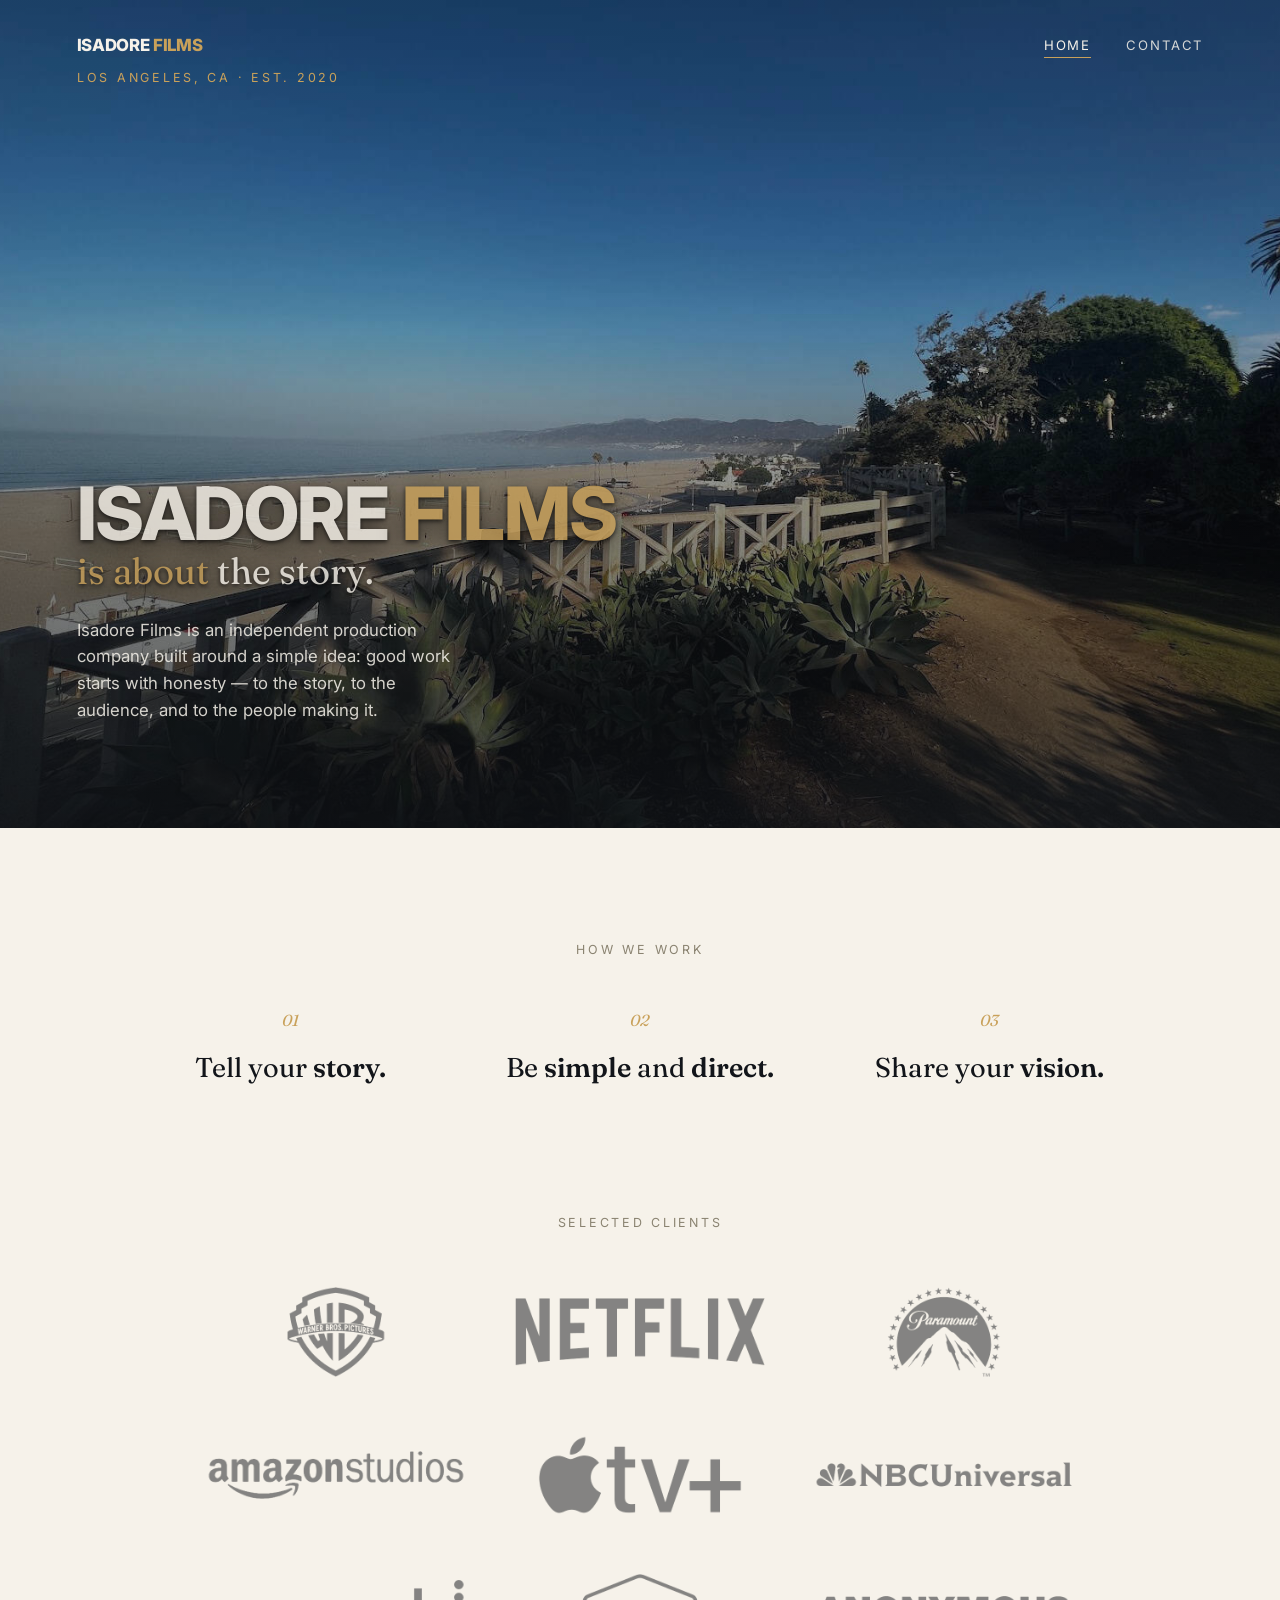
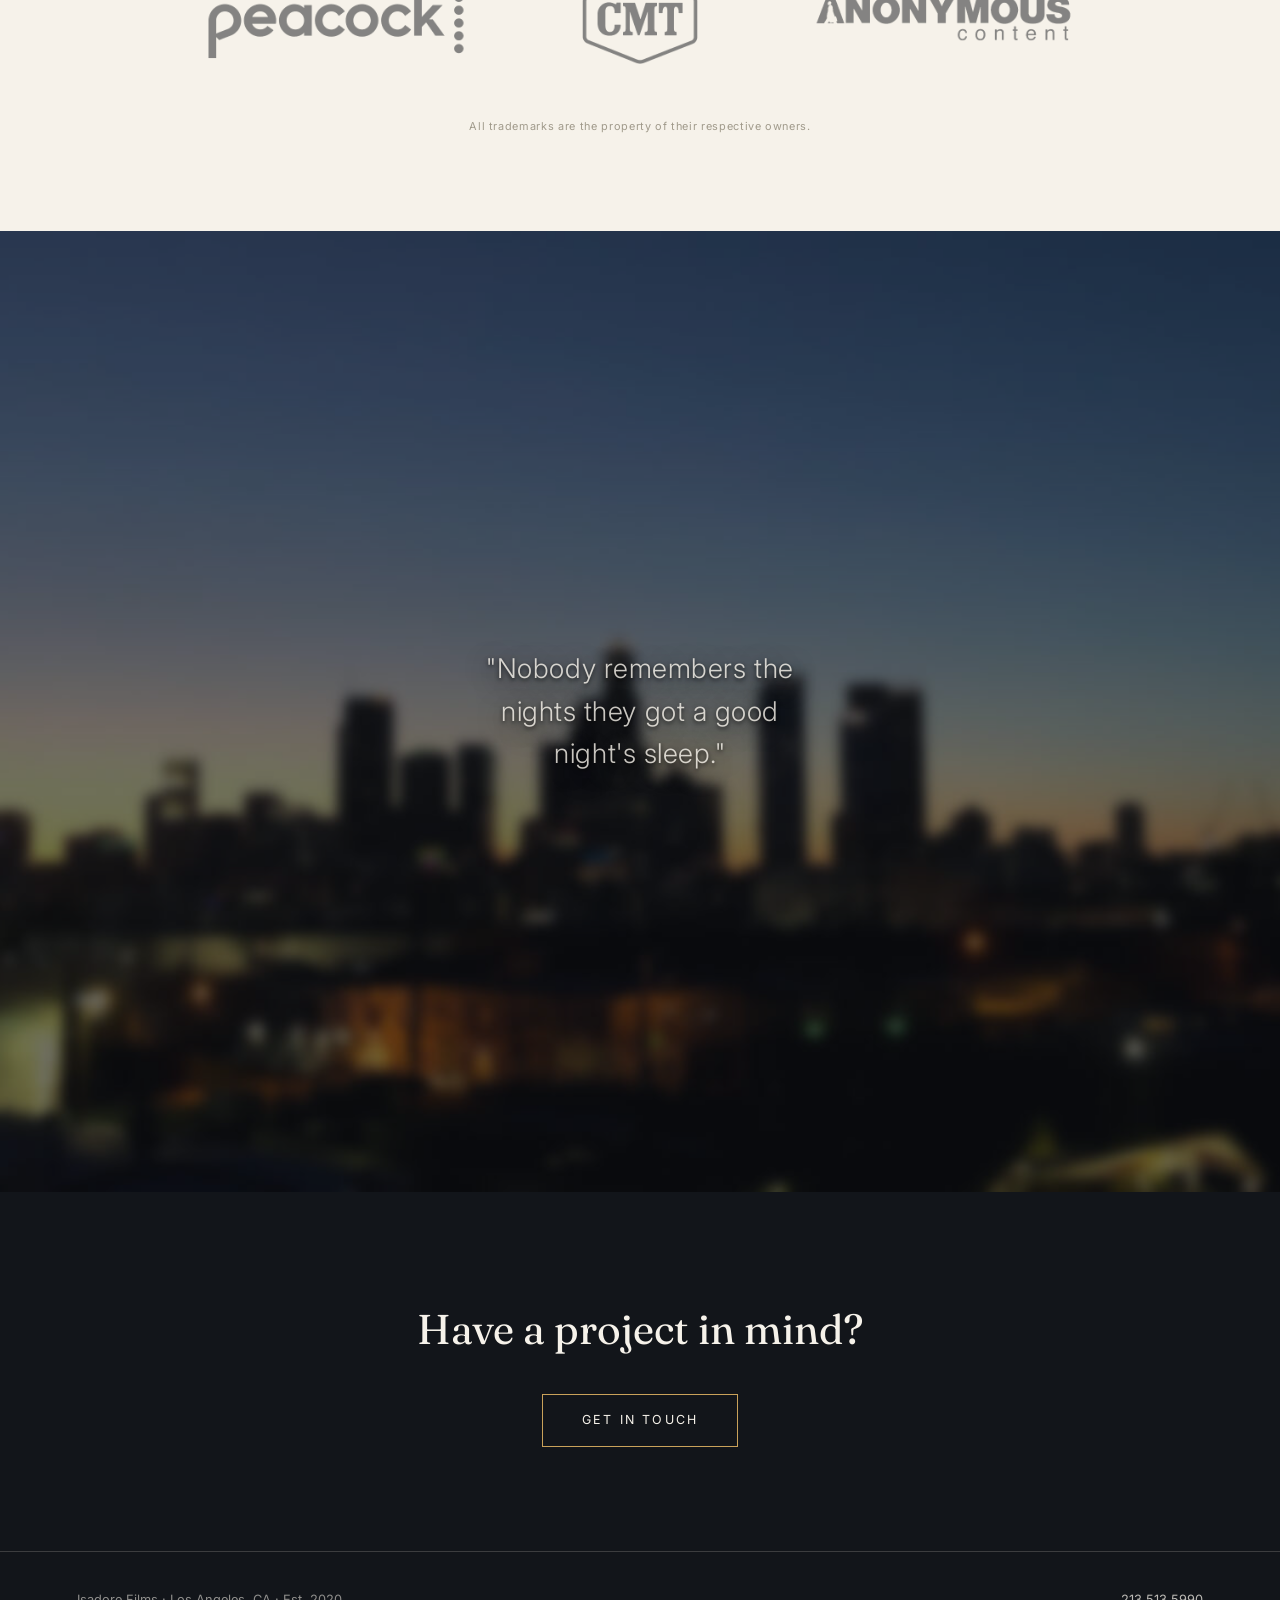
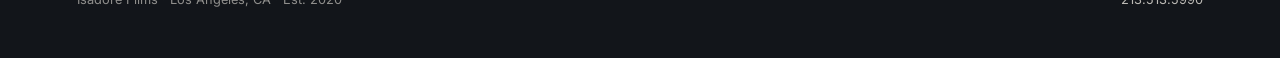
==== index.html @ 6932e047 "Add files via upload" ====
<!doctype html>
<html lang="en">
<head>
<meta charset="UTF-8">
<meta name="viewport" content="width=device-width, initial-scale=1.0">
<title>Isadore Films — Los Angeles</title>
<meta name="description" content="Isadore Films is a Los Angeles production company. It's about the story. It's about the truth.">
<link rel="icon" href="favicon.ico" sizes="any">
<link rel="icon" href="favicon.svg" type="image/svg+xml">
<link rel="apple-touch-icon" href="apple-touch-icon.png">
<link rel="stylesheet" href="styles.css">
</head>
<body>

<header class="site-header">
  <div class="brand">
    <a href="./" class="logo">
      <span class="word">Isadore <b>Films</b></span>
    </a>
    <p class="eyebrow">Los Angeles, CA · Est. 2020</p>
  </div>
  <nav class="primary">
    <ul>
      <li><a href="./" class="active">Home</a></li>
      <li><a href="contact.html">Contact</a></li>
    </ul>
  </nav>
</header>

<section class="hero" style="background-image:url('images/beach.jpg');">
  <div class="hero-inner">
    <p class="hero-logo"><span class="word">Isadore <b>Films</b></span></p>
    <h1><span class="accent">is about</span> the story.</h1>
    <p class="sub">Isadore Films is an independent production company built around a simple idea: good work starts with honesty — to the story, to the audience, and to the people making it.</p>
  </div>
</section>

<section class="philosophy">
  <p class="kicker">How we work</p>
  <div class="tenets">
    <div class="tenet">
      <span class="num">01</span>
      <p>Tell your <b>story.</b></p>
    </div>
    <div class="tenet">
      <span class="num">02</span>
      <p>Be <b>simple</b> and <b>direct.</b></p>
    </div>
    <div class="tenet">
      <span class="num">03</span>
      <p>Share your <b>vision.</b></p>
    </div>
  </div>
</section>

<section class="clients">
  <p class="kicker">Selected clients</p>
  <ul class="client-grid">
    <li><img src="images/logos/warner-bros.png" alt="Warner Bros." loading="lazy"></li>
    <li><img src="images/logos/netflix.png" alt="Netflix" loading="lazy"></li>
    <li><img src="images/logos/paramount.png" alt="Paramount" loading="lazy"></li>
    <li><img src="images/logos/amazon-studios.png" alt="Amazon Studios" loading="lazy"></li>
    <li><img src="images/logos/apple-tv.png" alt="Apple TV+" loading="lazy"></li>
    <li><img src="images/logos/nbcuniversal.png" alt="NBCUniversal" loading="lazy"></li>
    <li><img src="images/logos/peacock.png" alt="Peacock" loading="lazy"></li>
    <li><img src="images/logos/cmt.png" alt="CMT" loading="lazy"></li>
    <li><img src="images/logos/anonymous-content.png" alt="Anonymous Content" loading="lazy"></li>
  </ul>
  <p class="client-note">All trademarks are the property of their respective owners.</p>
</section>

<section class="band" style="background-image:url('images/skyline.jpg');">
  <blockquote>"Nobody remembers the nights they got a good night's sleep."</blockquote>
</section>

<section class="cta">
  <h2>Have a project in mind?</h2>
  <a href="contact.html" class="btn">Get in touch</a>
</section>

<footer>
  <span>Isadore Films · Los Angeles, CA · Est. 2020</span>
  <span><a href="tel:+12135135990">213.513.5990</a></span>
</footer>


<!-- Cloudflare Web Analytics -->
<script type="module" src="https://static.cloudflareinsights.com/beacon.min.js" data-cf-beacon='{"token": "da4c46cee6a64100b28957f412d45aaa"}'></script>
<!-- End Cloudflare Web Analytics -->

</body>
</html>
---- styles.css ----
/* Isadore Films — shared stylesheet */

@import url('https://fonts.googleapis.com/css2?family=Fraunces:ital,opsz,wght@0,9..144,300;0,9..144,400;0,9..144,500;0,9..144,600;1,9..144,400&family=Inter:wght@300;400;500;600;800&display=swap');

:root{
  --ink:#12151a;
  --ink-soft:#1c2029;
  --paper:#f6f2ea;
  --paper-dim:#eae4d8;
  --gold:#c9a15a;
  --line: rgba(246,242,234,0.18);
  --serif:'Fraunces', Georgia, serif;
  --sans:'Inter', -apple-system, BlinkMacSystemFont, 'Segoe UI', sans-serif;
}

*{box-sizing:border-box; margin:0; padding:0;}

html{scroll-behavior:smooth;}

body{
  font-family:var(--sans);
  background:var(--paper);
  color:var(--ink);
  line-height:1.6;
  -webkit-font-smoothing:antialiased;
}

img{max-width:100%; display:block;}

a{color:inherit; text-decoration:none;}

.wrap{
  max-width:1100px;
  margin:0 auto;
  padding:0 6vw;
}

/* ---------- Header ---------- */

.site-header{
  position:absolute;
  top:0; left:0; right:0;
  z-index:20;
  padding:2rem 6vw;
  display:flex;
  align-items:flex-start;
  justify-content:space-between;
}

.site-header.is-light{
  position:relative;
  background:var(--ink);
}

.logo{
  display:flex;
  align-items:center;
  font-family:var(--sans);
  font-weight:800;
  font-size:1.05rem;
  letter-spacing:-.02em;
  text-transform:uppercase;
  color:var(--paper);
}

.logo .word b{
  font-weight:800;
  color:var(--gold);
}

nav.primary ul{
  list-style:none;
  display:flex;
  gap:2.2rem;
}

nav.primary a{
  font-size:.82rem;
  letter-spacing:.14em;
  text-transform:uppercase;
  color:var(--paper);
  opacity:.85;
  transition:opacity .2s ease;
}

nav.primary a:hover, nav.primary a.active{ opacity:1; }
nav.primary a.active{ border-bottom:1px solid var(--gold); padding-bottom:4px; }

/* ---------- Hero ---------- */

.hero{
  position:relative;
  min-height:92vh;
  display:flex;
  align-items:flex-end;
  color:var(--paper);
  background-size:cover;
  background-position:center;
  isolation:isolate;
}

.hero::before{
  content:"";
  position:absolute; inset:0;
  background:
    linear-gradient(180deg, rgba(18,21,26,.28) 0%, rgba(18,21,26,.10) 40%, rgba(18,21,26,.72) 100%);
  z-index:-1;
}

.hero-inner{
  padding:0 6vw 6.5rem;
  max-width:820px;
}

.eyebrow{
  font-size:.78rem;
  letter-spacing:.22em;
  text-transform:uppercase;
  color:var(--gold);
  margin-bottom:1.4rem;
}

/* Hero wordmark — same lockup as the header logo, at hero scale */
.hero-logo{
  font-family:var(--sans);
  font-weight:800;
  font-size:clamp(2.4rem, 6vw, 4.6rem);
  letter-spacing:-.02em;
  line-height:1.05;
  text-transform:uppercase;
  color:var(--paper);
  opacity:.8;
  text-shadow:0 2px 4px rgba(0,0,0,.85), 0 6px 24px rgba(0,0,0,.7);
}

.hero-logo b{
  font-weight:800;
  color:var(--gold);
}

/* Logo + location stacked at the top of the page */
.brand{
  display:flex;
  flex-direction:column;
}

.site-header .eyebrow{
  margin-top:.55rem;
  margin-bottom:0;
}

.hero h1{
  font-family:var(--serif);
  font-weight:400;
  font-size:clamp(1.2rem, 3vw, 2.3rem);
  line-height:1.05;
  opacity:.8;
  text-shadow:0 2px 4px rgba(0,0,0,.85), 0 6px 24px rgba(0,0,0,.7);
}

.hero h1 .accent{
  color:var(--gold);
}

.hero .sub{
  margin-top:1.6rem;
  font-size:1.05rem;
  max-width:36ch;
  color:rgba(246,242,234,.85);
}

.scroll-cue{
  position:absolute;
  bottom:2.4rem; left:6vw;
  height:42px;
  display:flex;
  align-items:flex-start;
}

.scroll-line{
  display:block;
  width:1px;
  height:100%;
  background:linear-gradient(to bottom, var(--gold), rgba(246,242,234,0));
  transform-origin:top;
  animation:scrollDraw 2.4s ease-in-out infinite;
}

@keyframes scrollDraw{
  0%{ transform:scaleY(0); opacity:0; }
  35%{ transform:scaleY(1); opacity:1; }
  75%{ transform:scaleY(1); opacity:.4; }
  100%{ transform:scaleY(0); opacity:0; }
}

@media (prefers-reduced-motion: reduce){
  .scroll-line{ animation:none; opacity:.6; transform:scaleY(1); }
}

/* ---------- Philosophy ---------- */

.philosophy{
  padding:7rem 6vw;
  background:var(--paper);
}

.philosophy .kicker{
  font-size:.78rem;
  letter-spacing:.22em;
  text-transform:uppercase;
  color:#8a8371;
  margin-bottom:3rem;
  text-align:center;
}

.tenets{
  display:grid;
  grid-template-columns:repeat(3,1fr);
  gap:3rem;
  max-width:1000px;
  margin:0 auto;
}

.tenet{
  text-align:center;
  padding:0 1rem;
}

.tenet .num{
  font-family:var(--serif);
  font-style:italic;
  color:var(--gold);
  font-size:1rem;
  margin-bottom:1rem;
  display:block;
}

.tenet p{
  font-family:var(--serif);
  font-size:1.7rem;
  line-height:1.3;
}

.tenet b{ font-weight:600; }

/* ---------- Clients ---------- */

.clients{
  padding:1rem 6vw 6rem;
  background:var(--paper);
}

.clients .kicker{
  font-size:.78rem;
  letter-spacing:.22em;
  text-transform:uppercase;
  color:#8a8371;
  margin-bottom:3rem;
  text-align:center;
}

.client-grid{
  list-style:none;
  display:grid;
  grid-template-columns:repeat(3, 1fr);
  gap:2.6rem 2rem;
  max-width:880px;
  margin:0 auto;
  align-items:center;
}

.client-grid li{
  display:flex;
  align-items:center;
  justify-content:center;
}

.client-grid img{
  max-width:100%;
  height:auto;
  opacity:.5;
  transition:opacity .25s ease;
}

.client-grid img:hover{ opacity:.95; }

.client-note{
  max-width:1000px;
  margin:3rem auto 0;
  text-align:center;
  font-size:.68rem;
  letter-spacing:.06em;
  color:#a09a8b;
}

@media (max-width: 560px){
  .client-grid{ grid-template-columns:repeat(2, 1fr); gap:2.4rem 1.6rem; }
}

/* ---------- Quote / cinematic band ---------- */

.band{
  position:relative;
  /* Box takes the photo's own 1161x871 ratio, so "cover" fills edge to edge
     without cropping and without letterbox bars — full width, whole image. */
  aspect-ratio:1161 / 871;
  width:100%;
  min-height:340px;
  display:flex;
  align-items:center;
  justify-content:center;
  background-size:cover;
  background-position:center;
  color:var(--paper);
  text-align:center;
  isolation:isolate;
}

.band::before{
  content:"";
  position:absolute; inset:0;
  background:rgba(15,17,22,.6);
  z-index:-1;
}

.band blockquote{
  font-family:var(--sans);
  font-style:normal;
  font-weight:300;
  font-size:clamp(1.25rem, 2.4vw, 1.7rem);
  letter-spacing:.02em;
  max-width:30ch;
  line-height:1.55;
  padding:0 6vw;
  opacity:.8;
  text-shadow:0 2px 4px rgba(0,0,0,.85), 0 6px 24px rgba(0,0,0,.7);
}

/* ---------- CTA ---------- */

.cta{
  padding:6.5rem 6vw;
  text-align:center;
  background:var(--ink);
  color:var(--paper);
}

.cta h2{
  font-family:var(--serif);
  font-weight:400;
  font-size:clamp(1.8rem,4vw,2.6rem);
  margin-bottom:2rem;
}

.btn{
  display:inline-block;
  border:1px solid var(--gold);
  color:var(--paper);
  padding:.95rem 2.4rem;
  font-size:.78rem;
  letter-spacing:.18em;
  text-transform:uppercase;
  transition:background .25s ease, color .25s ease;
}

.btn:hover{
  background:var(--gold);
  color:var(--ink);
}

/* ---------- Footer ---------- */

footer{
  background:var(--ink);
  color:rgba(246,242,234,.55);
  padding:2.4rem 6vw 3rem;
  font-size:.8rem;
  display:flex;
  flex-wrap:wrap;
  gap:1rem;
  justify-content:space-between;
  border-top:1px solid var(--line);
}

footer a{ color:rgba(246,242,234,.75); }
footer a:hover{ color:var(--gold); }

/* ---------- Contact page ---------- */

.page-head{
  background:var(--ink);
  color:var(--paper);
  padding:11rem 6vw 5rem;
}

.page-head .eyebrow{ color:var(--gold); }

.page-head h1{
  font-family:var(--serif);
  font-weight:400;
  font-size:clamp(2.2rem,5vw,3.4rem);
}

.contact-grid{
  max-width:1100px;
  margin:0 auto;
  padding:5rem 6vw 7rem;
  display:grid;
  grid-template-columns:1fr 1.3fr;
  gap:4rem;
}

.contact-info h3{
  font-family:var(--serif);
  font-weight:500;
  font-size:1.1rem;
  margin-bottom:1.2rem;
  color:#8a8371;
  text-transform:uppercase;
  letter-spacing:.1em;
  font-size:.78rem;
}

.contact-info .item{
  margin-bottom:2rem;
}

.contact-info .item a, .contact-info .item span{
  font-family:var(--serif);
  font-size:1.4rem;
}

.contact-info .item small{
  display:block;
  color:#8a8371;
  font-size:.78rem;
  letter-spacing:.08em;
  text-transform:uppercase;
  margin-bottom:.3rem;
}

form.contact-form label{
  display:block;
  font-size:.78rem;
  letter-spacing:.08em;
  text-transform:uppercase;
  color:#8a8371;
  margin-bottom:.5rem;
}

form.contact-form .field{
  margin-bottom:1.6rem;
}

form.contact-form input,
form.contact-form textarea{
  width:100%;
  border:none;
  border-bottom:1px solid #cfc7b4;
  background:transparent;
  padding:.7rem .1rem;
  font-family:var(--sans);
  font-size:1rem;
  color:var(--ink);
}

form.contact-form input:focus,
form.contact-form textarea:focus{
  outline:none;
  border-bottom-color:var(--gold);
}

form.contact-form textarea{ resize:vertical; min-height:110px; }

form.contact-form button{
  margin-top:1rem;
  border:1px solid var(--ink);
  background:var(--ink);
  color:var(--paper);
  padding:.9rem 2.2rem;
  font-size:.78rem;
  letter-spacing:.16em;
  text-transform:uppercase;
  cursor:pointer;
  transition:background .2s ease, color .2s ease;
}

form.contact-form button:hover{
  background:transparent;
  color:var(--ink);
}

.form-note{
  font-size:.78rem;
  color:#8a8371;
  margin-top:1rem;
}

/* ---------- Responsive ---------- */

@media (max-width: 760px){
  .tenets{ grid-template-columns:1fr; gap:2.4rem; }
  .contact-grid{ grid-template-columns:1fr; gap:3rem; padding-top:3.5rem; }
  nav.primary ul{ gap:1.3rem; }
  .site-header{ padding:1.4rem 6vw; }
  .page-head{ padding-top:8rem; }
}
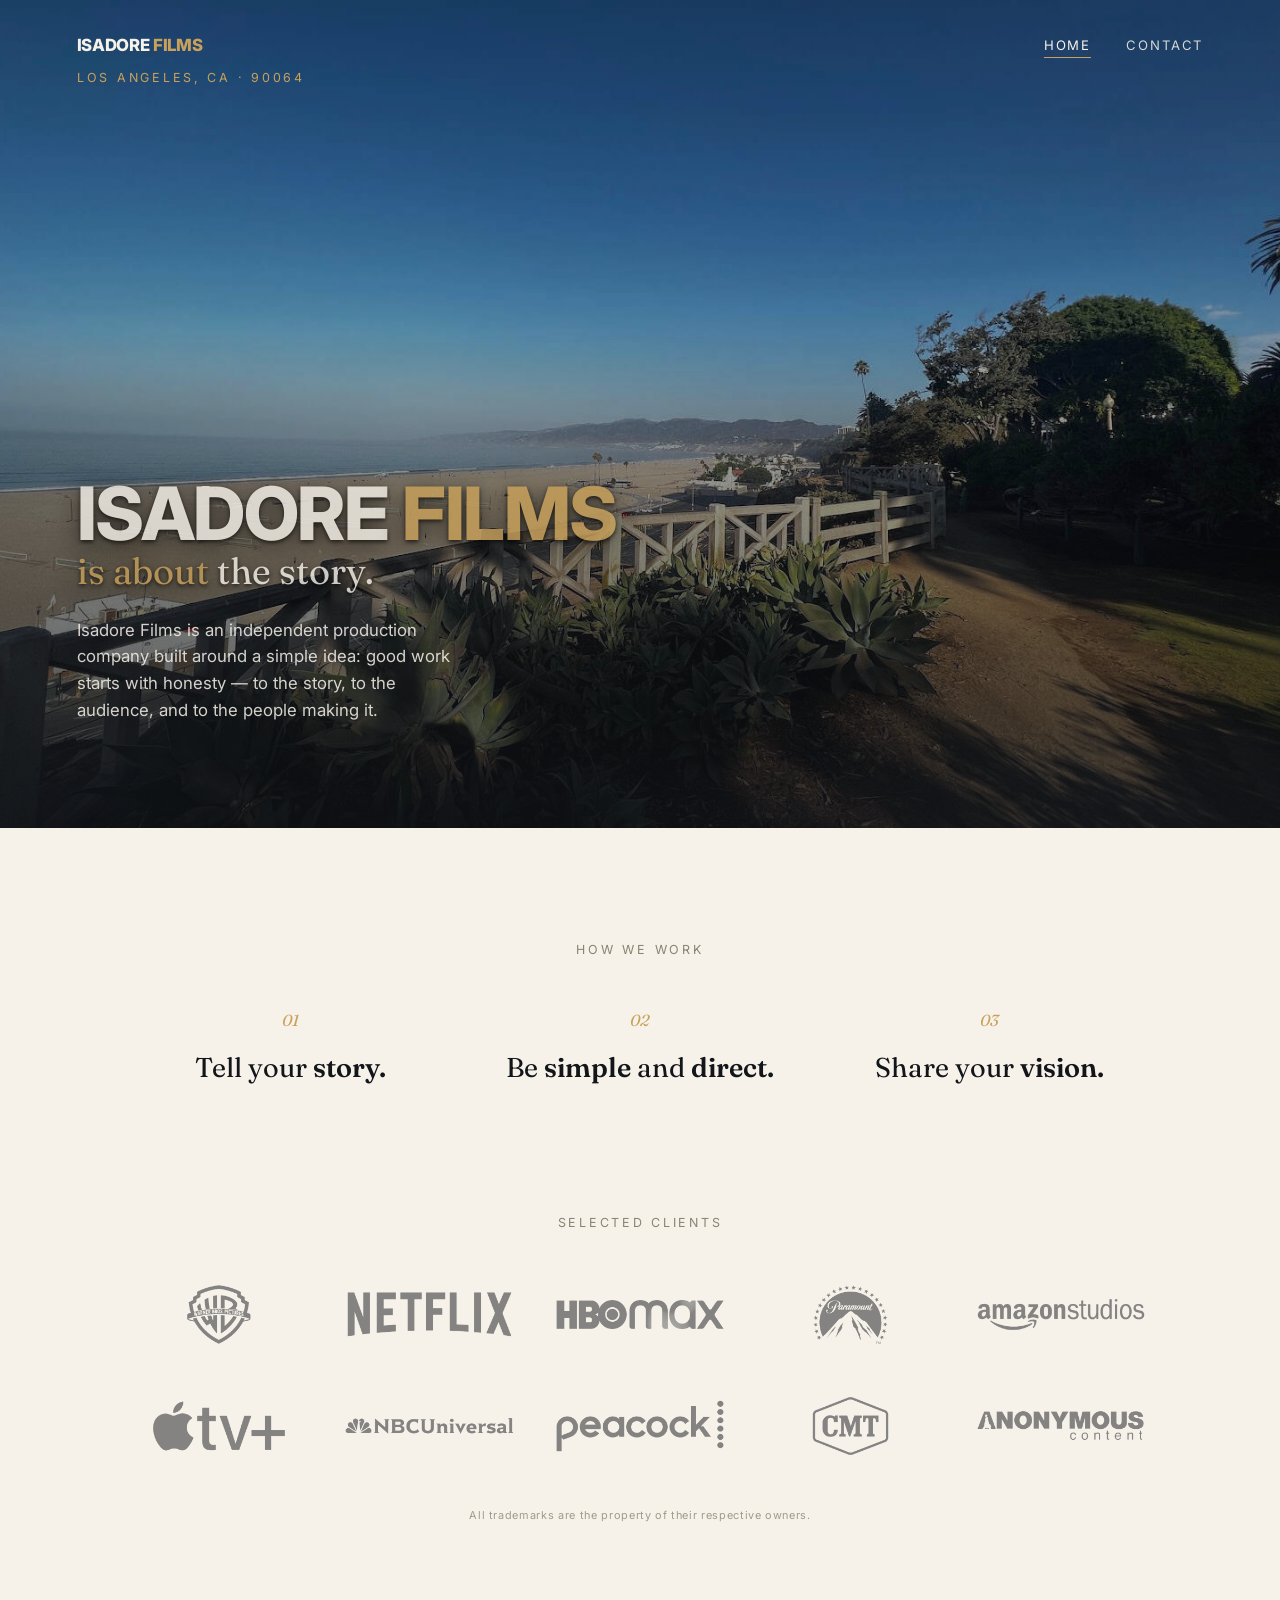
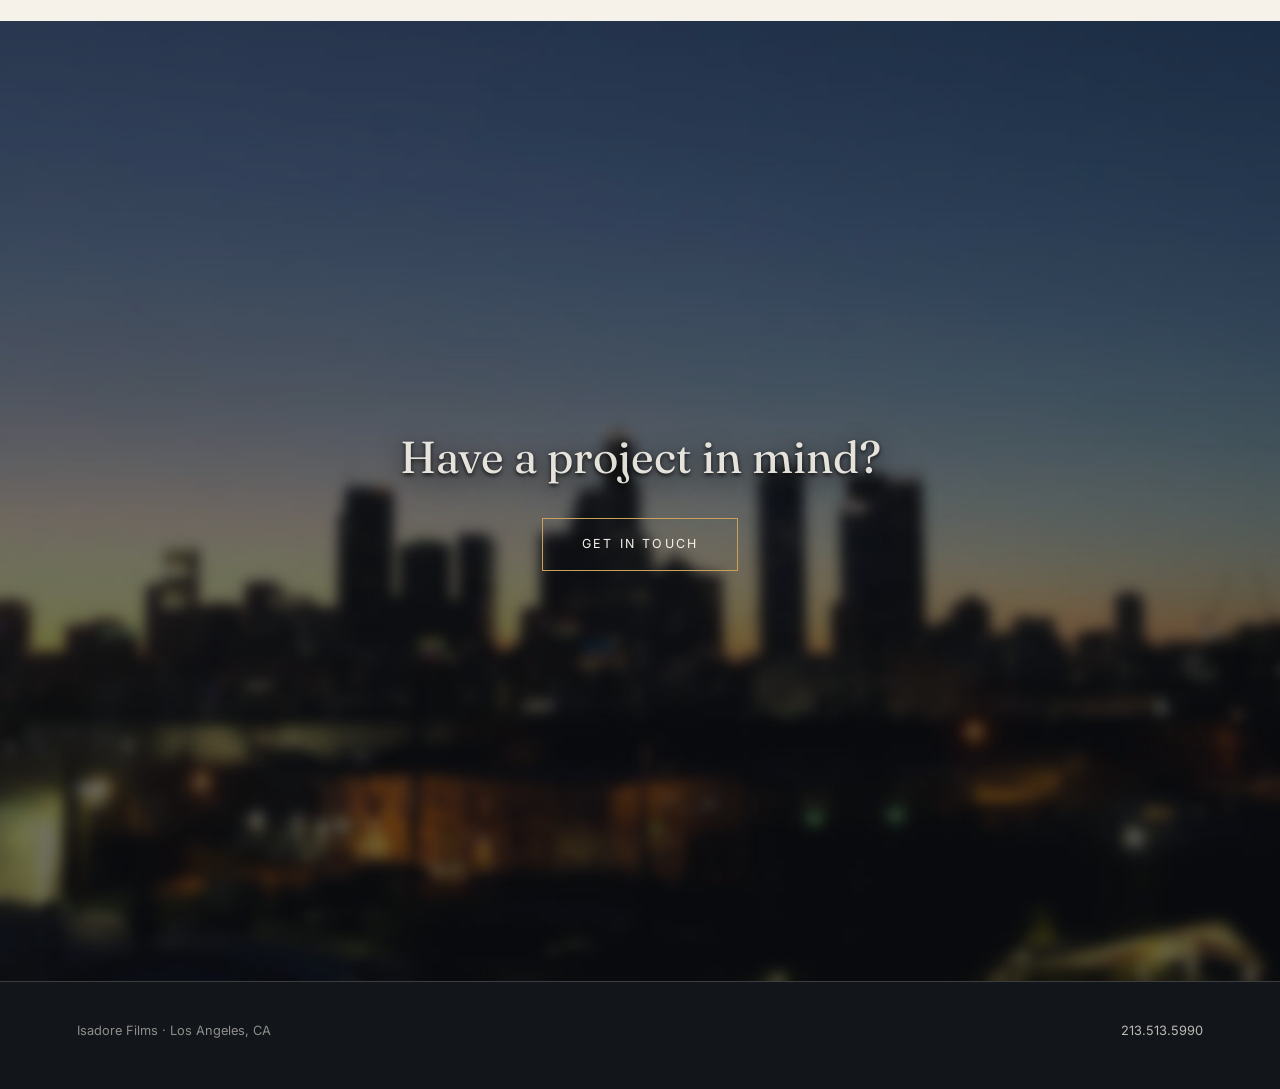
==== commit c818a91a: "Add files via upload" ====
--- a/index.html
+++ b/index.html
@@ -17,7 +17,7 @@
     <a href="./" class="logo">
       <span class="word">Isadore <b>Films</b></span>
     </a>
-    <p class="eyebrow">Los Angeles, CA · Est. 2020</p>
+    <p class="eyebrow">Los Angeles, CA · 90064</p>
   </div>
   <nav class="primary">
     <ul>
@@ -58,6 +58,7 @@
   <ul class="client-grid">
     <li><img src="images/logos/warner-bros.png" alt="Warner Bros." loading="lazy"></li>
     <li><img src="images/logos/netflix.png" alt="Netflix" loading="lazy"></li>
+    <li><img src="images/logos/hbo-max.png" alt="HBO Max" loading="lazy"></li>
     <li><img src="images/logos/paramount.png" alt="Paramount" loading="lazy"></li>
     <li><img src="images/logos/amazon-studios.png" alt="Amazon Studios" loading="lazy"></li>
     <li><img src="images/logos/apple-tv.png" alt="Apple TV+" loading="lazy"></li>
@@ -70,16 +71,14 @@
 </section>
 
 <section class="band" style="background-image:url('images/skyline.jpg');">
-  <blockquote>"Nobody remembers the nights they got a good night's sleep."</blockquote>
-</section>
-
-<section class="cta">
-  <h2>Have a project in mind?</h2>
-  <a href="contact.html" class="btn">Get in touch</a>
+  <div class="band-inner">
+    <h2>Have a project in mind?</h2>
+    <a href="contact.html" class="btn">Get in touch</a>
+  </div>
 </section>
 
 <footer>
-  <span>Isadore Films · Los Angeles, CA · Est. 2020</span>
+  <span>Isadore Films · Los Angeles, CA</span>
   <span><a href="tel:+12135135990">213.513.5990</a></span>
 </footer>
 
--- a/styles.css
+++ b/styles.css
@@ -259,20 +259,28 @@
   text-align:center;
 }
 
+/* Flex rather than grid so a leftover row centers instead of
+   hanging off to the left when the logo count changes. */
 .client-grid{
   list-style:none;
-  display:grid;
-  grid-template-columns:repeat(3, 1fr);
-  gap:2.6rem 2rem;
-  max-width:880px;
+  display:flex;
+  flex-wrap:wrap;
+  justify-content:center;
+  align-items:center;
+  gap:2.8rem 2rem;
+  max-width:1020px;
   margin:0 auto;
-  align-items:center;
 }
 
 .client-grid li{
+  flex:0 0 calc(20% - 1.6rem);
   display:flex;
   align-items:center;
   justify-content:center;
+}
+
+@media (max-width: 900px){
+  .client-grid li{ flex-basis:calc(33.333% - 1.4rem); }
 }
 
 .client-grid img{
@@ -294,10 +302,11 @@
 }
 
 @media (max-width: 560px){
-  .client-grid{ grid-template-columns:repeat(2, 1fr); gap:2.4rem 1.6rem; }
-}
-
-/* ---------- Quote / cinematic band ---------- */
+  .client-grid{ gap:2.4rem 1.6rem; }
+  .client-grid li{ flex-basis:calc(50% - 0.8rem); }
+}
+
+/* ---------- Skyline band + call to action ---------- */
 
 .band{
   position:relative;
@@ -323,34 +332,24 @@
   z-index:-1;
 }
 
-.band blockquote{
-  font-family:var(--sans);
-  font-style:normal;
-  font-weight:300;
-  font-size:clamp(1.25rem, 2.4vw, 1.7rem);
-  letter-spacing:.02em;
-  max-width:30ch;
-  line-height:1.55;
+.band-inner{
   padding:0 6vw;
-  opacity:.8;
+  display:flex;
+  flex-direction:column;
+  align-items:center;
+  gap:2.2rem;
+}
+
+.band h2{
+  font-family:var(--serif);
+  font-weight:400;
+  font-size:clamp(1.8rem, 4vw, 2.8rem);
+  line-height:1.15;
+  opacity:.9;
   text-shadow:0 2px 4px rgba(0,0,0,.85), 0 6px 24px rgba(0,0,0,.7);
 }
 
-/* ---------- CTA ---------- */
-
-.cta{
-  padding:6.5rem 6vw;
-  text-align:center;
-  background:var(--ink);
-  color:var(--paper);
-}
-
-.cta h2{
-  font-family:var(--serif);
-  font-weight:400;
-  font-size:clamp(1.8rem,4vw,2.6rem);
-  margin-bottom:2rem;
-}
+/* ---------- CTA button ---------- */
 
 .btn{
   display:inline-block;
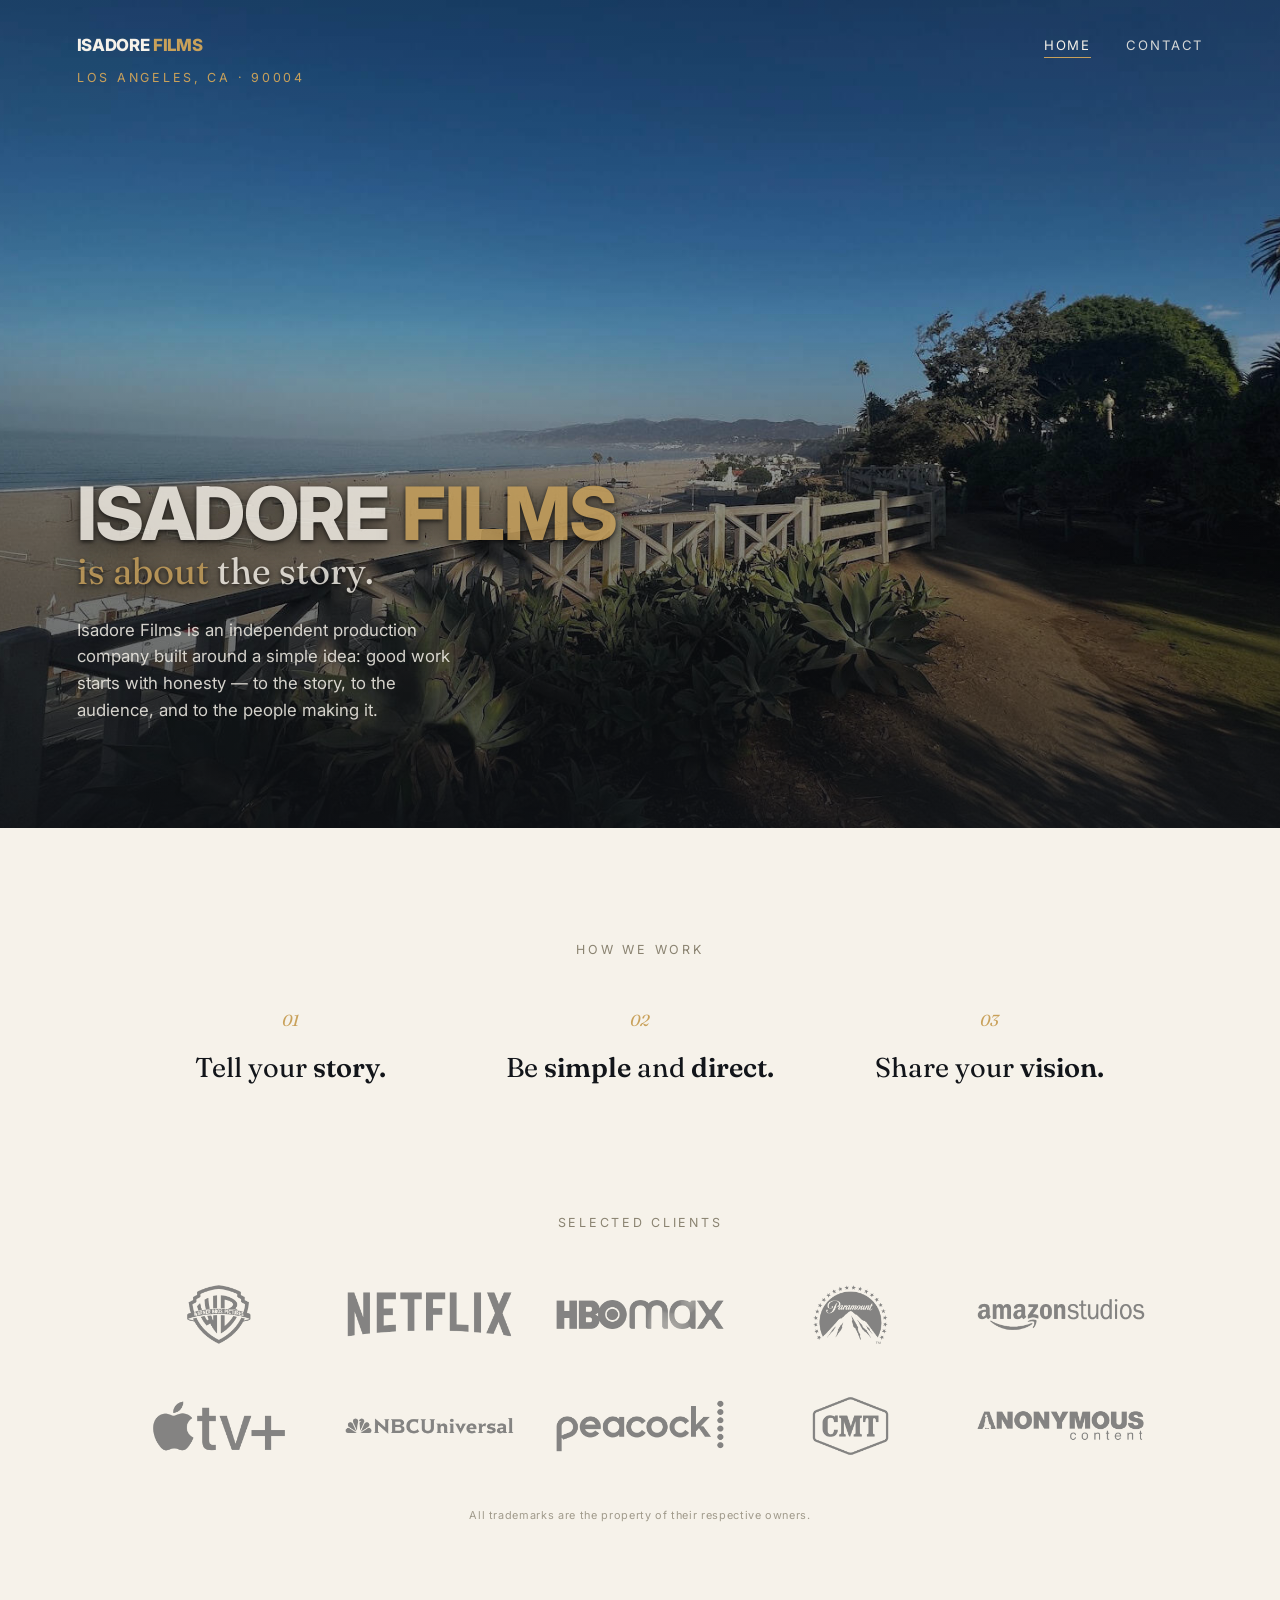
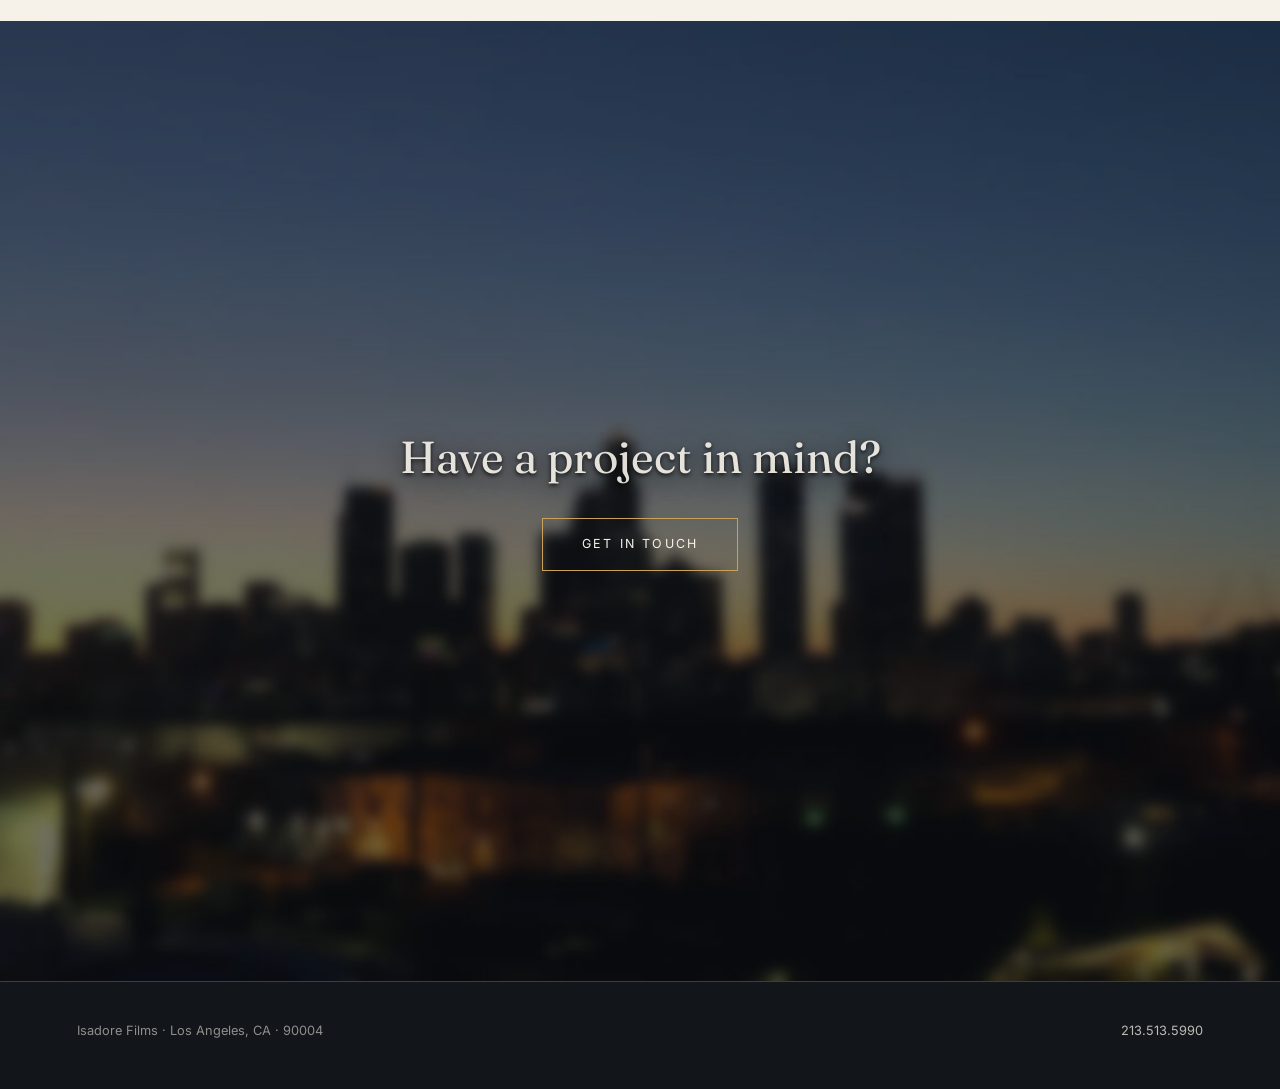
==== commit 0493389d: "Add files via upload" ====
--- a/index.html
+++ b/index.html
@@ -17,7 +17,7 @@
     <a href="./" class="logo">
       <span class="word">Isadore <b>Films</b></span>
     </a>
-    <p class="eyebrow">Los Angeles, CA · 90064</p>
+    <p class="eyebrow">Los Angeles, CA · 90004</p>
   </div>
   <nav class="primary">
     <ul>
@@ -78,7 +78,7 @@
 </section>
 
 <footer>
-  <span>Isadore Films · Los Angeles, CA</span>
+  <span>Isadore Films · Los Angeles, CA · 90004</span>
   <span><a href="tel:+12135135990">213.513.5990</a></span>
 </footer>
 
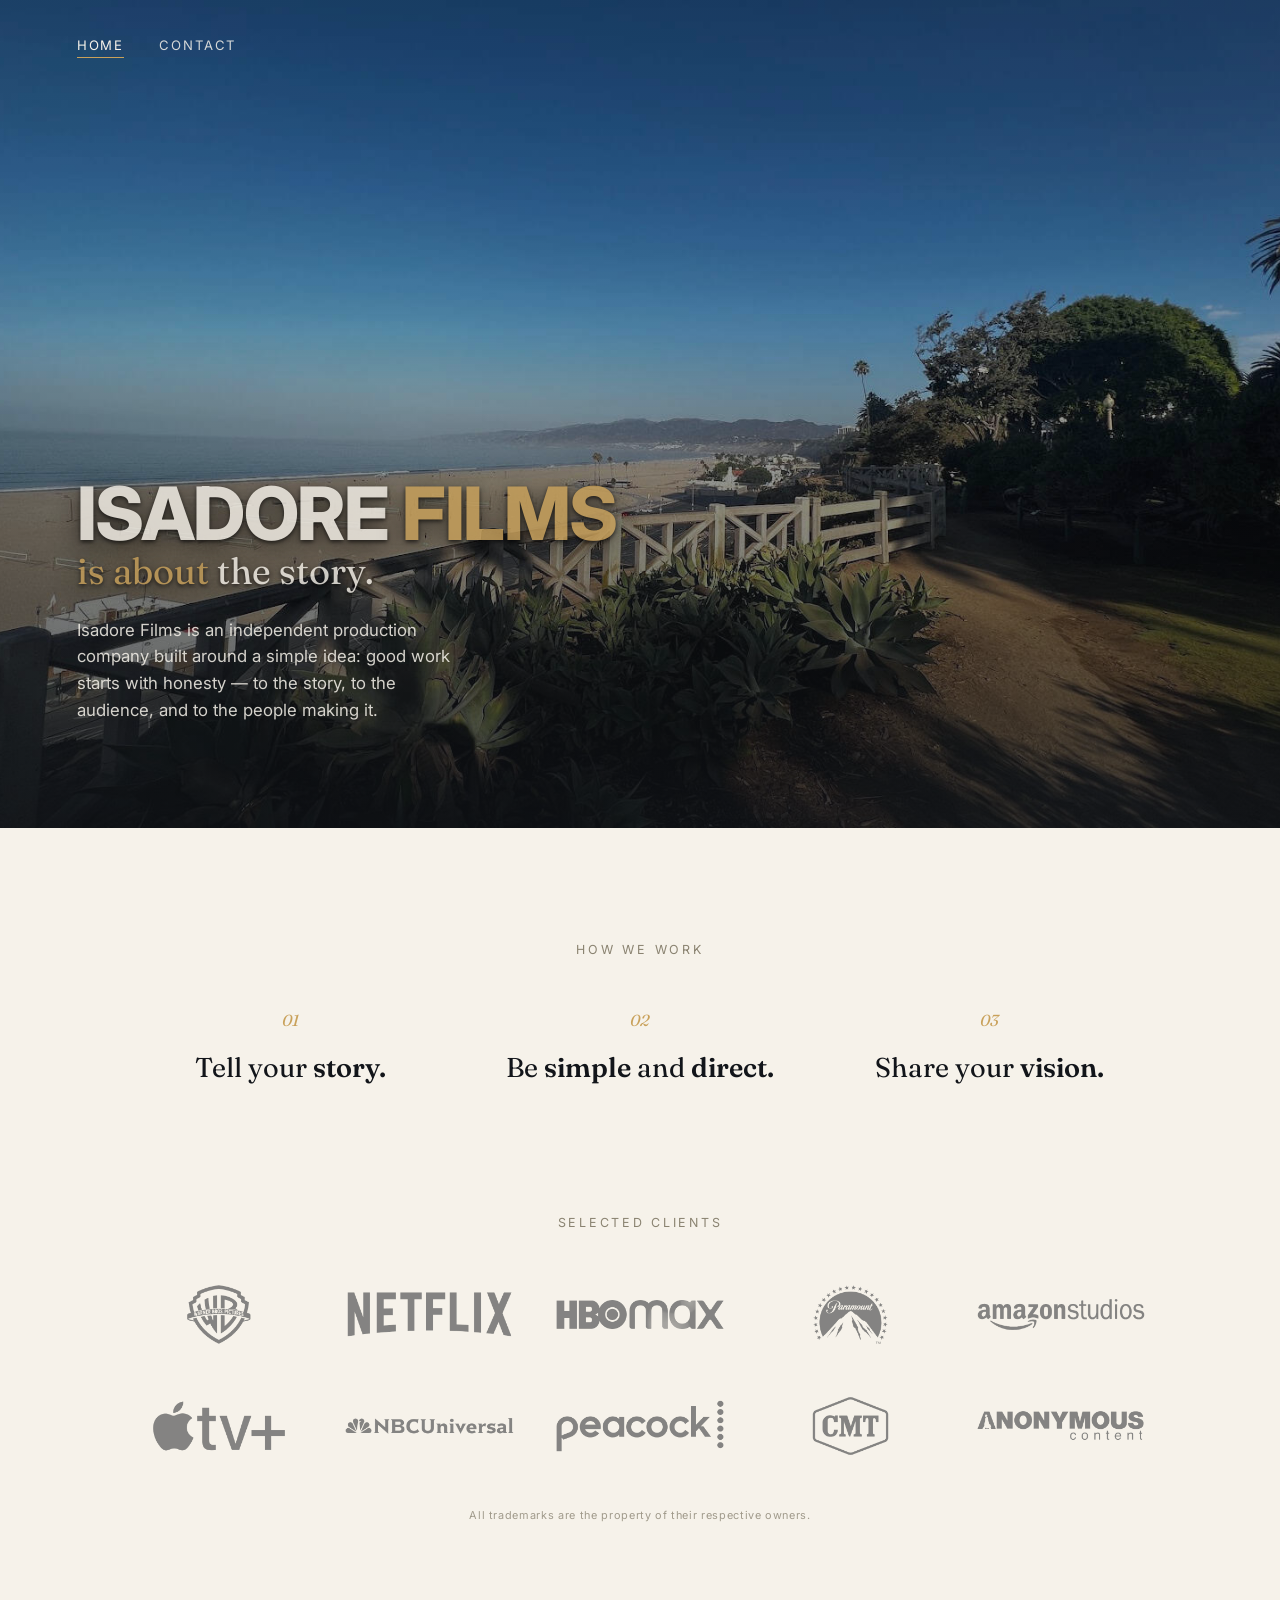
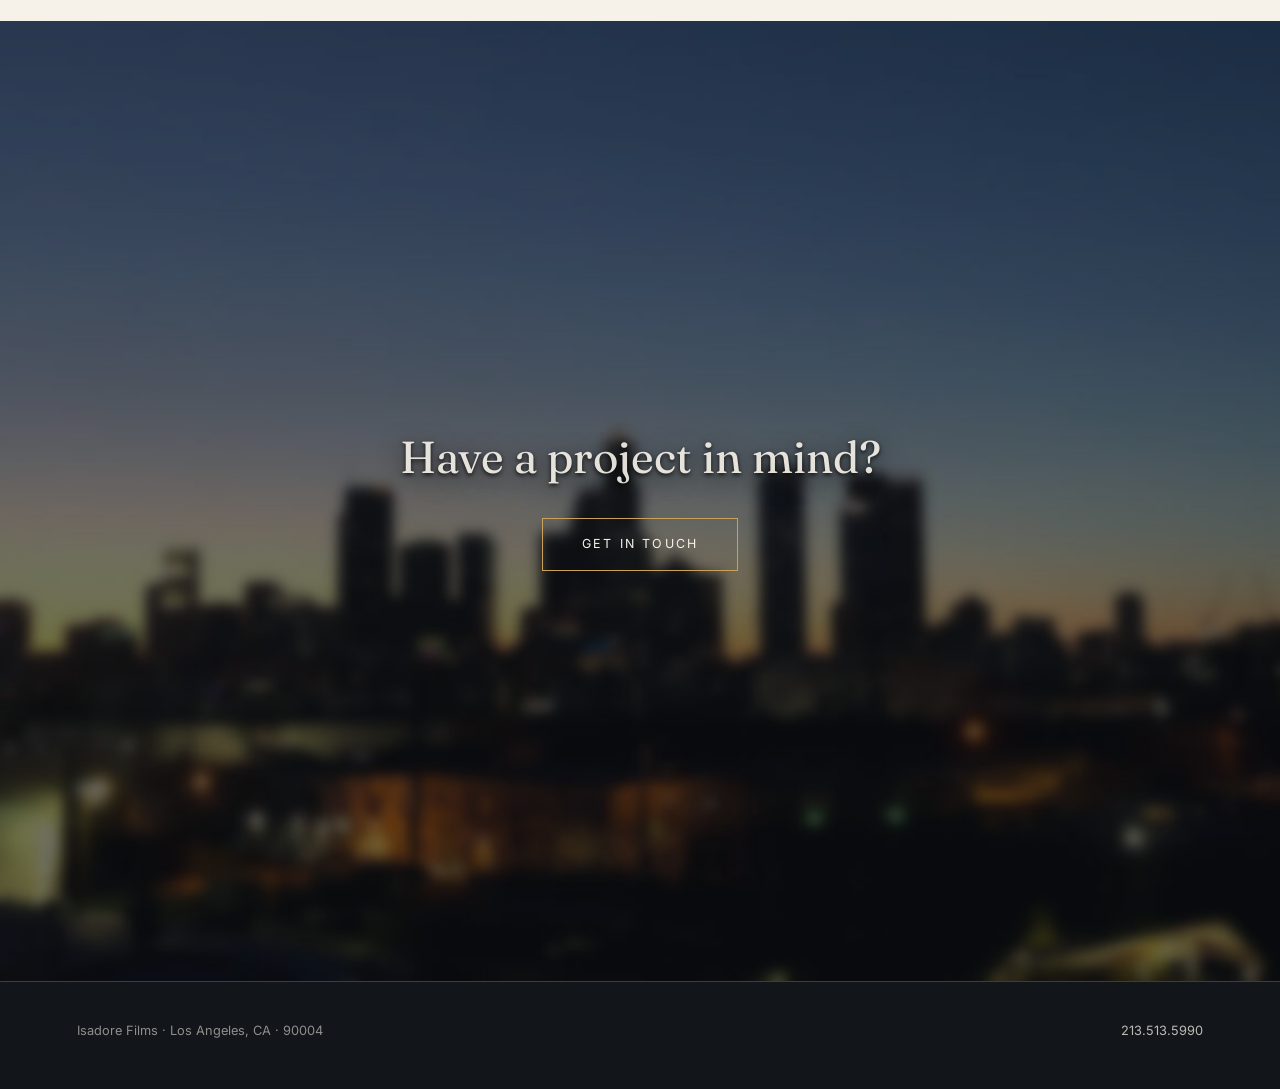
==== commit 7956bbfc: "Add files via upload" ====
--- a/index.html
+++ b/index.html
@@ -13,12 +13,6 @@
 <body>
 
 <header class="site-header">
-  <div class="brand">
-    <a href="./" class="logo">
-      <span class="word">Isadore <b>Films</b></span>
-    </a>
-    <p class="eyebrow">Los Angeles, CA · 90004</p>
-  </div>
   <nav class="primary">
     <ul>
       <li><a href="./" class="active">Home</a></li>
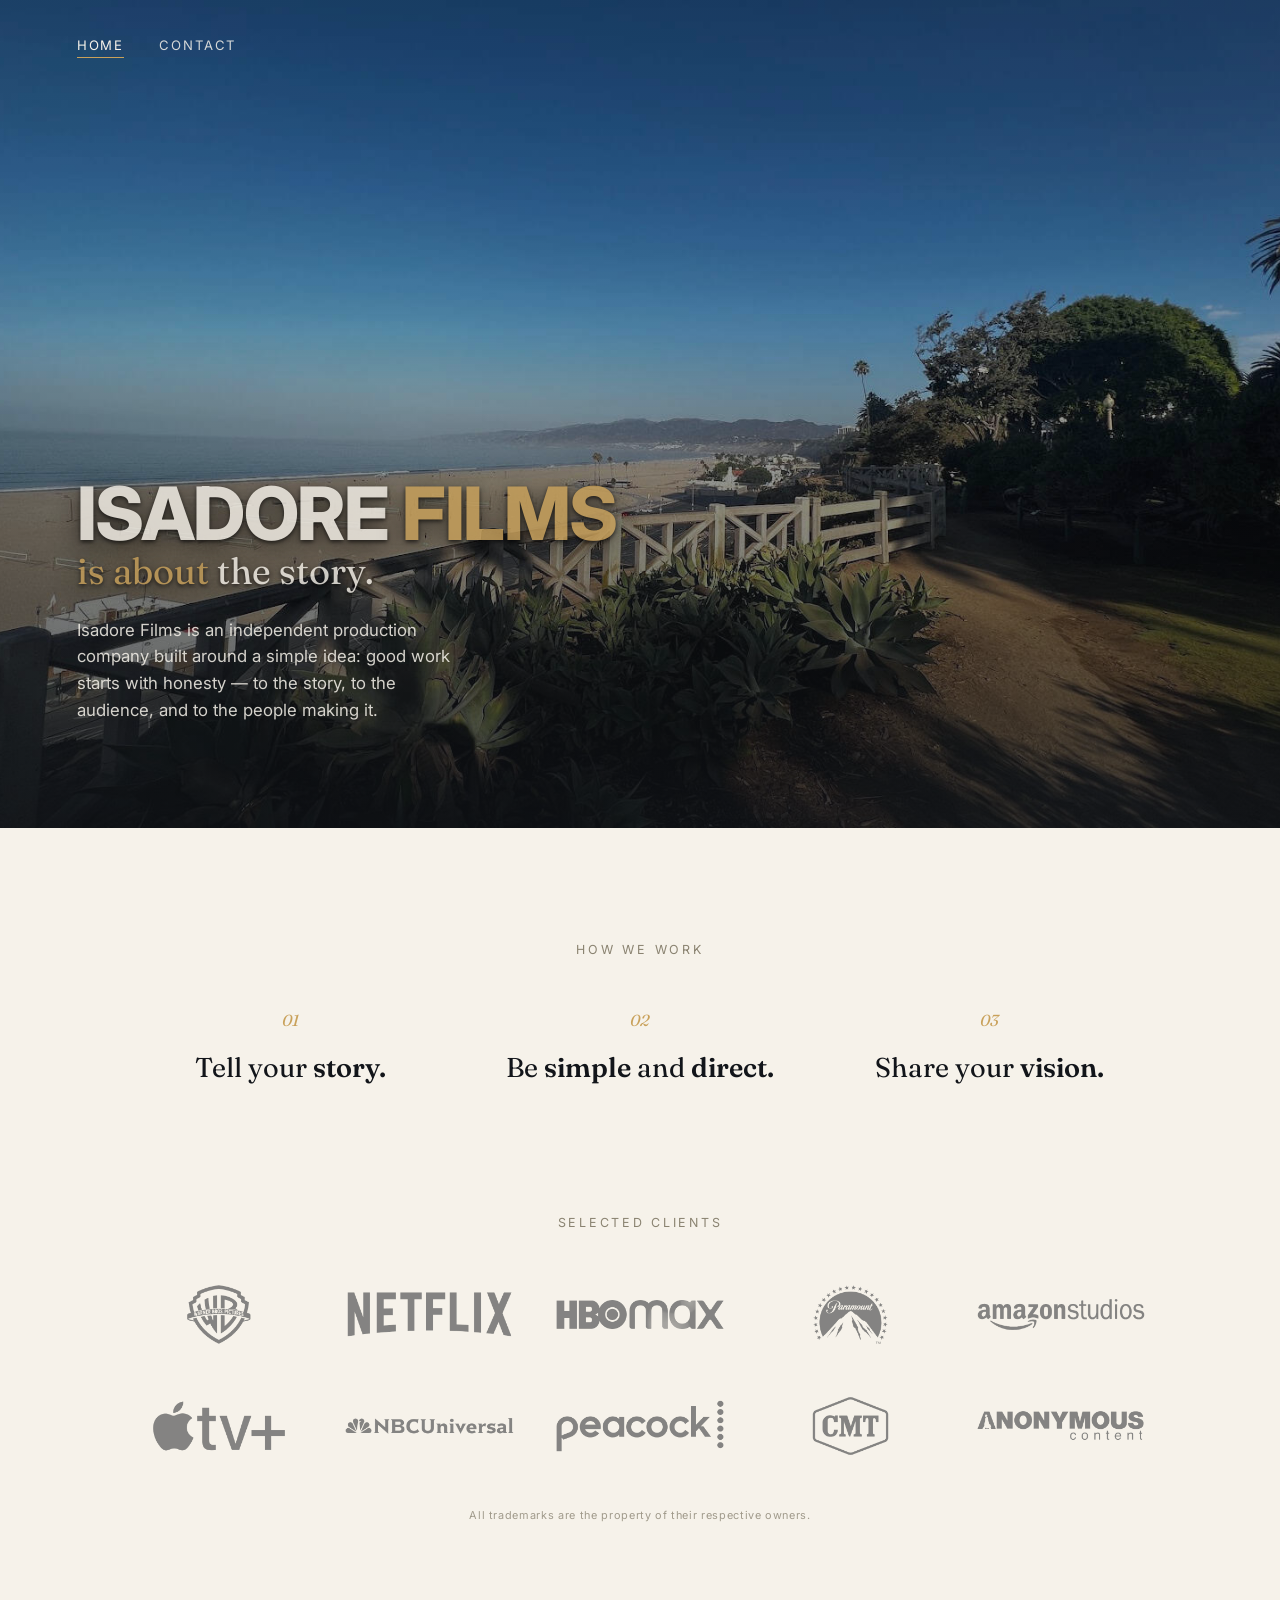
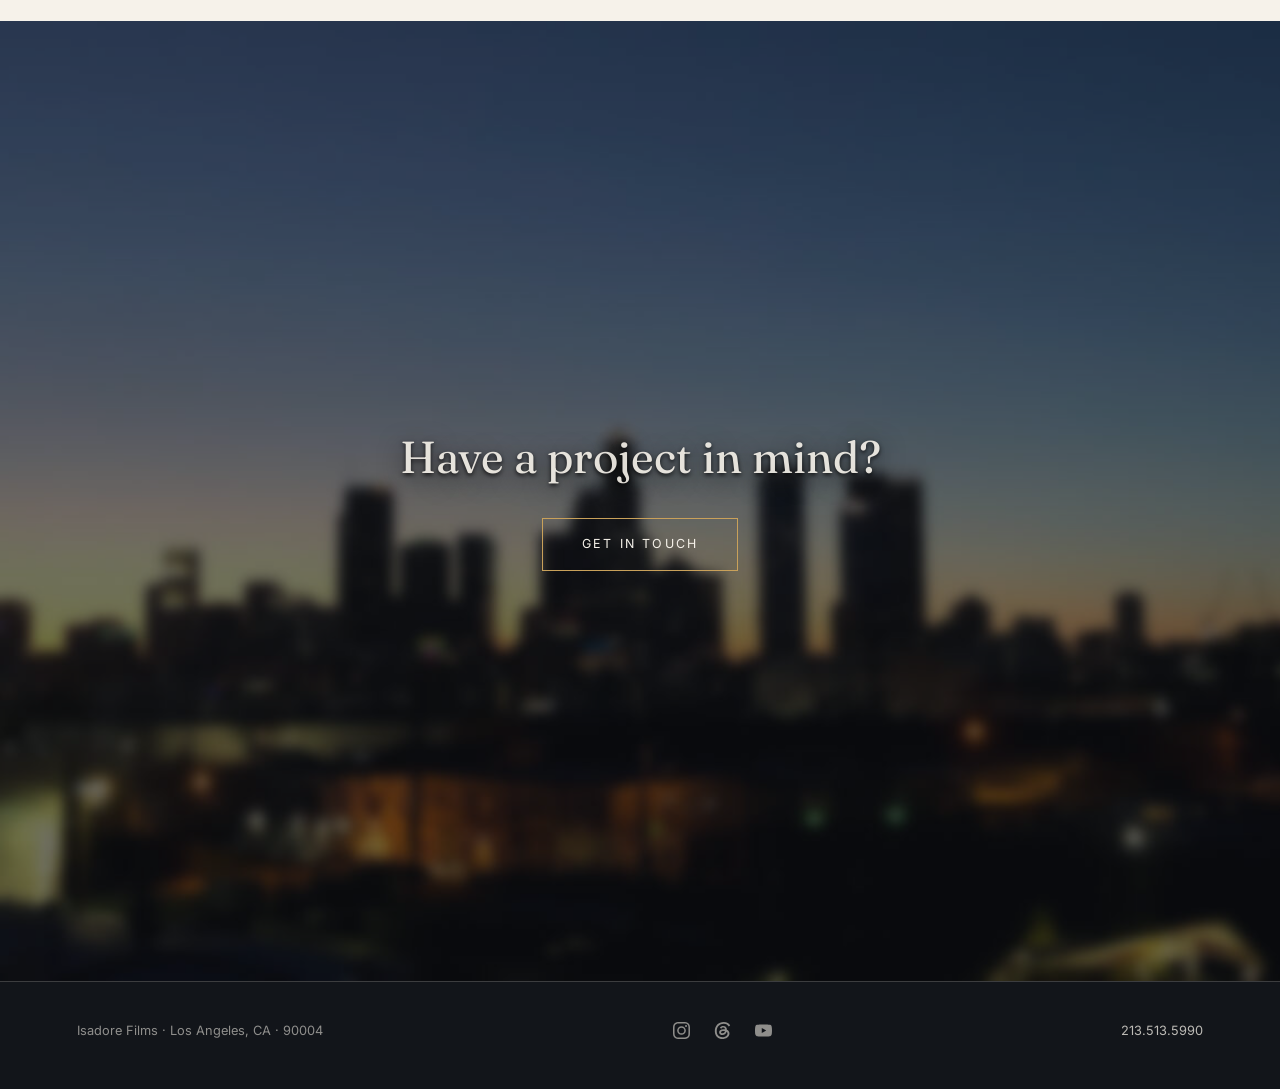
==== commit 9f64b80a: "Add files via upload" ====
--- a/index.html
+++ b/index.html
@@ -73,6 +73,11 @@
 
 <footer>
   <span>Isadore Films · Los Angeles, CA · 90004</span>
+  <span class="social">
+    <a href="https://www.instagram.com/isadorefilms/" target="_blank" rel="noopener" aria-label="Instagram"><svg viewBox="0 0 24 24" aria-hidden="true"><path d="M7.0301.084c-1.2768.0602-2.1487.264-2.911.5634-.7888.3075-1.4575.72-2.1228 1.3877-.6652.6677-1.075 1.3368-1.3802 2.127-.2954.7638-.4956 1.6365-.552 2.914-.0564 1.2775-.0689 1.6882-.0626 4.947.0062 3.2586.0206 3.6671.0825 4.9473.061 1.2765.264 2.1482.5635 2.9107.308.7889.72 1.4573 1.388 2.1228.6679.6655 1.3365 1.0743 2.1285 1.38.7632.295 1.6361.4961 2.9134.552 1.2773.056 1.6884.069 4.9462.0627 3.2578-.0062 3.668-.0207 4.9478-.0814 1.28-.0607 2.147-.2652 2.9098-.5633.7889-.3086 1.4578-.72 2.1228-1.3881.665-.6682 1.0745-1.3378 1.3795-2.1284.2957-.7632.4966-1.636.552-2.9124.056-1.2809.0692-1.6898.063-4.948-.0063-3.2583-.021-3.6668-.0817-4.9465-.0607-1.2797-.264-2.1487-.5633-2.9117-.3084-.7889-.72-1.4568-1.3876-2.1228C21.2982 1.33 20.628.9208 19.8378.6165 19.074.321 18.2017.1197 16.9244.0645 15.6471.0093 15.236-.005 11.977.0014 8.718.0076 8.31.0215 7.0301.0839m.1402 21.6932c-1.17-.0509-1.8053-.2453-2.2287-.408-.5606-.216-.96-.4771-1.3819-.895-.422-.4178-.6811-.8186-.9-1.378-.1644-.4234-.3624-1.058-.4171-2.228-.0595-1.2645-.072-1.6442-.079-4.848-.007-3.2037.0053-3.583.0607-4.848.05-1.169.2456-1.805.408-2.2282.216-.5613.4762-.96.895-1.3816.4188-.4217.8184-.6814 1.3783-.9003.423-.1651 1.0575-.3614 2.227-.4171 1.2655-.06 1.6447-.072 4.848-.079 3.2033-.007 3.5835.005 4.8495.0608 1.169.0508 1.8053.2445 2.228.408.5608.216.96.4754 1.3816.895.4217.4194.6816.8176.9005 1.3787.1653.4217.3617 1.056.4169 2.2263.0602 1.2655.0739 1.645.0796 4.848.0058 3.203-.0055 3.5834-.061 4.848-.051 1.17-.245 1.8055-.408 2.2294-.216.5604-.4763.96-.8954 1.3814-.419.4215-.8181.6811-1.3783.9-.4224.1649-1.0577.3617-2.2262.4174-1.2656.0595-1.6448.072-4.8493.079-3.2045.007-3.5825-.006-4.848-.0608M16.953 5.5864A1.44 1.44 0 1 0 18.39 4.144a1.44 1.44 0 0 0-1.437 1.4424M5.8385 12.012c.0067 3.4032 2.7706 6.1557 6.173 6.1493 3.4026-.0065 6.157-2.7701 6.1506-6.1733-.0065-3.4032-2.771-6.1565-6.174-6.1498-3.403.0067-6.156 2.771-6.1496 6.1738M8 12.0077a4 4 0 1 1 4.008 3.9921A3.9996 3.9996 0 0 1 8 12.0077"/></svg></a>
+    <a href="https://www.threads.com/@isadorefilms" target="_blank" rel="noopener" aria-label="Threads"><svg viewBox="0 0 24 24" aria-hidden="true"><path d="M18.263 11.097c-.03-3.486-1.92-5.586-5.111-5.586-2.13 0-3.922.963-4.863 2.499l2.062 1.438c.535-.843 1.272-1.543 2.628-1.543 1.528 0 2.318.85 2.544 2.431a15 15 0 0 0-2.236-.173c-4.125 0-6.068 1.867-6.068 4.336s1.943 3.99 4.804 3.99c3.139 0 5.013-2.115 5.781-4.735.798.361 1.348 1.204 1.348 2.47 0 3.387-3.907 5.232-7.22 5.232-4.885 0-8.077-3.207-8.077-8.424 0-6.392 4.223-10.487 9.9-10.487 3.808 0 5.69 1.671 6.97 3.914l2.108-1.475C21.44 2.078 18.331 0 13.663 0 6.227 0 1.168 5.277 1.168 12.934c0 7 4.953 11.066 10.856 11.066 4.878 0 9.809-2.846 9.809-7.716 0-2.545-1.46-4.231-3.569-5.187m-6.33 4.855c-1.077 0-2.026-.512-2.026-1.453 0-1.483 1.822-1.934 3.606-1.934.678 0 1.34.045 1.927.173-.422 1.927-1.671 3.215-3.508 3.214Z"/></svg></a>
+    <a href="https://www.youtube.com/@isadorefilms" target="_blank" rel="noopener" aria-label="YouTube"><svg viewBox="0 0 24 24" aria-hidden="true"><path d="M23.498 6.186a3.016 3.016 0 0 0-2.122-2.136C19.505 3.545 12 3.545 12 3.545s-7.505 0-9.377.505A3.017 3.017 0 0 0 .502 6.186C0 8.07 0 12 0 12s0 3.93.502 5.814a3.016 3.016 0 0 0 2.122 2.136c1.871.505 9.376.505 9.376.505s7.505 0 9.377-.505a3.015 3.015 0 0 0 2.122-2.136C24 15.93 24 12 24 12s0-3.93-.502-5.814zM9.545 15.568V8.432L15.818 12l-6.273 3.568z"/></svg></a>
+  </span>
   <span><a href="tel:+12135135990">213.513.5990</a></span>
 </footer>
 
--- a/styles.css
+++ b/styles.css
@@ -383,6 +383,23 @@
 
 footer a{ color:rgba(246,242,234,.75); }
 footer a:hover{ color:var(--gold); }
+
+.social{
+  display:flex;
+  align-items:center;
+  gap:1.5rem;
+}
+
+.social a{ display:flex; }
+
+.social svg{
+  width:17px;
+  height:17px;
+  fill:rgba(246,242,234,.55);
+  transition:fill .2s ease;
+}
+
+.social a:hover svg{ fill:var(--gold); }
 
 /* ---------- Contact page ---------- */
 
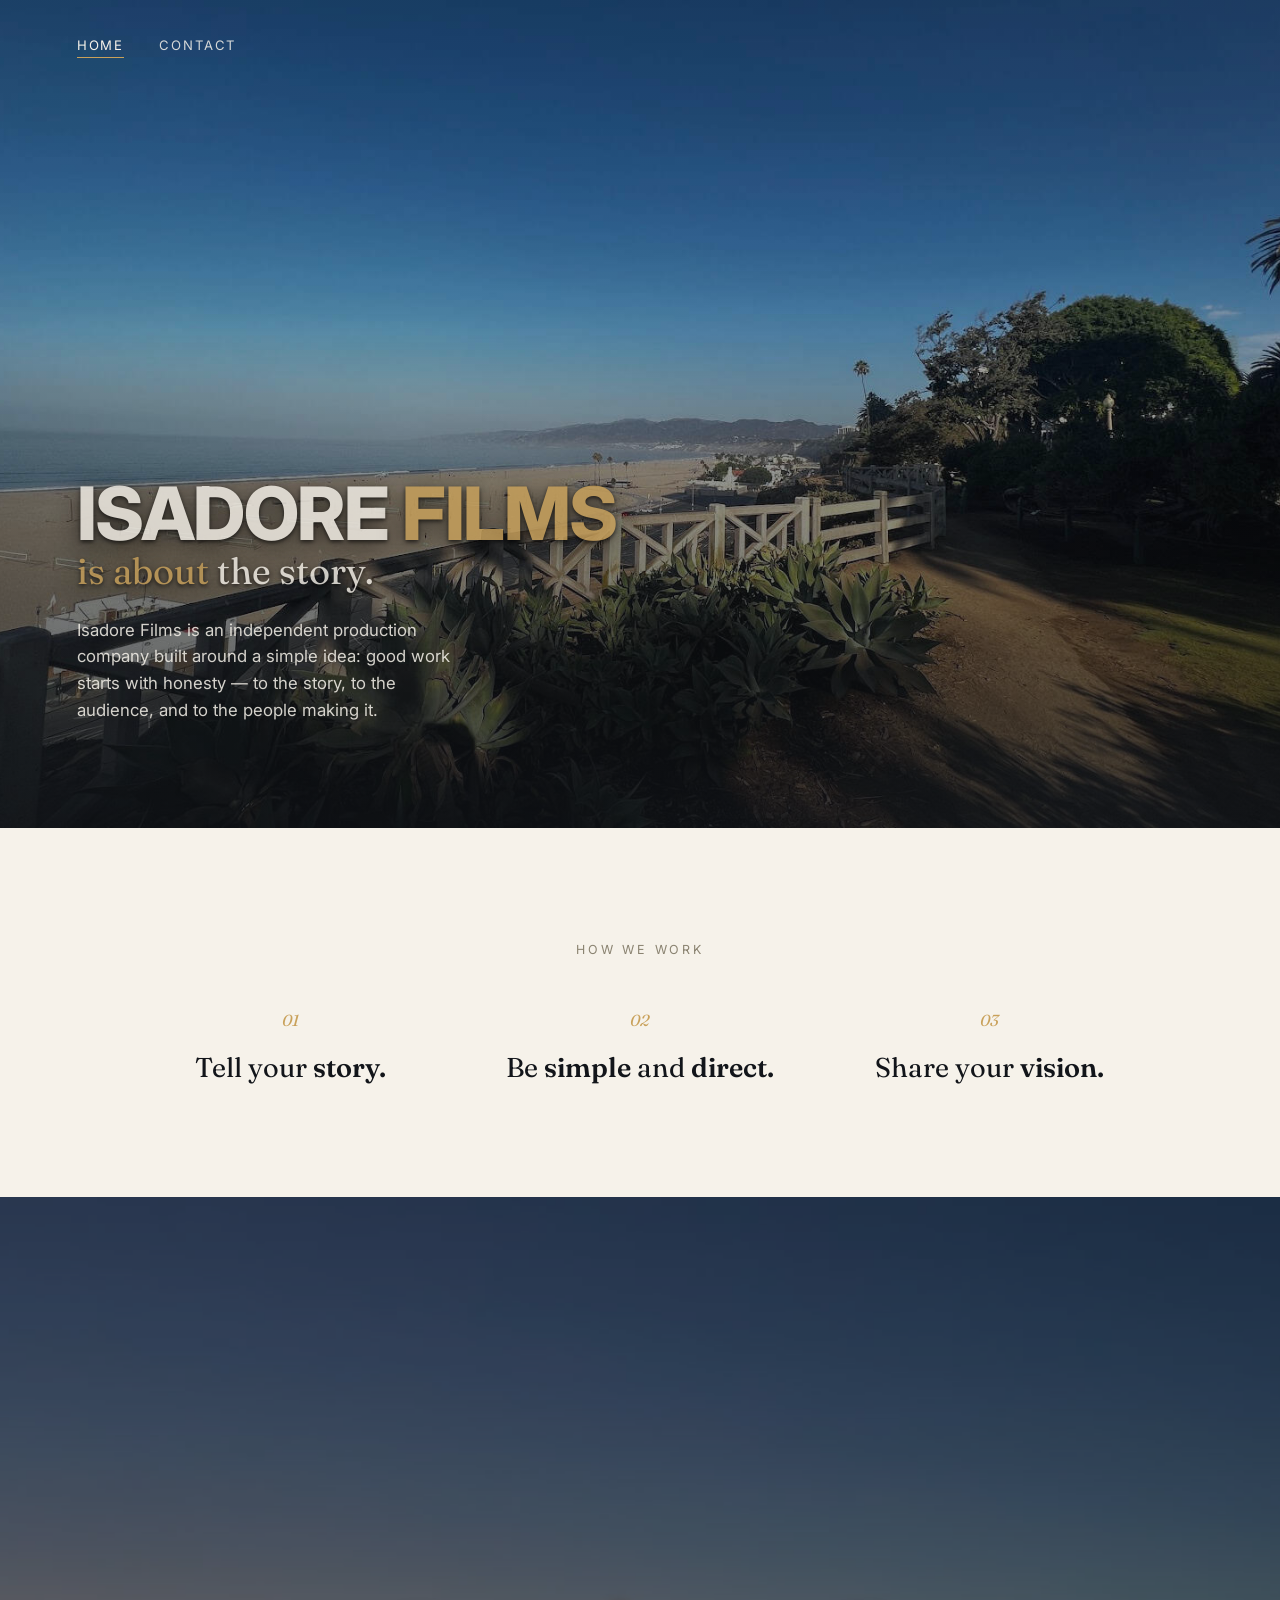
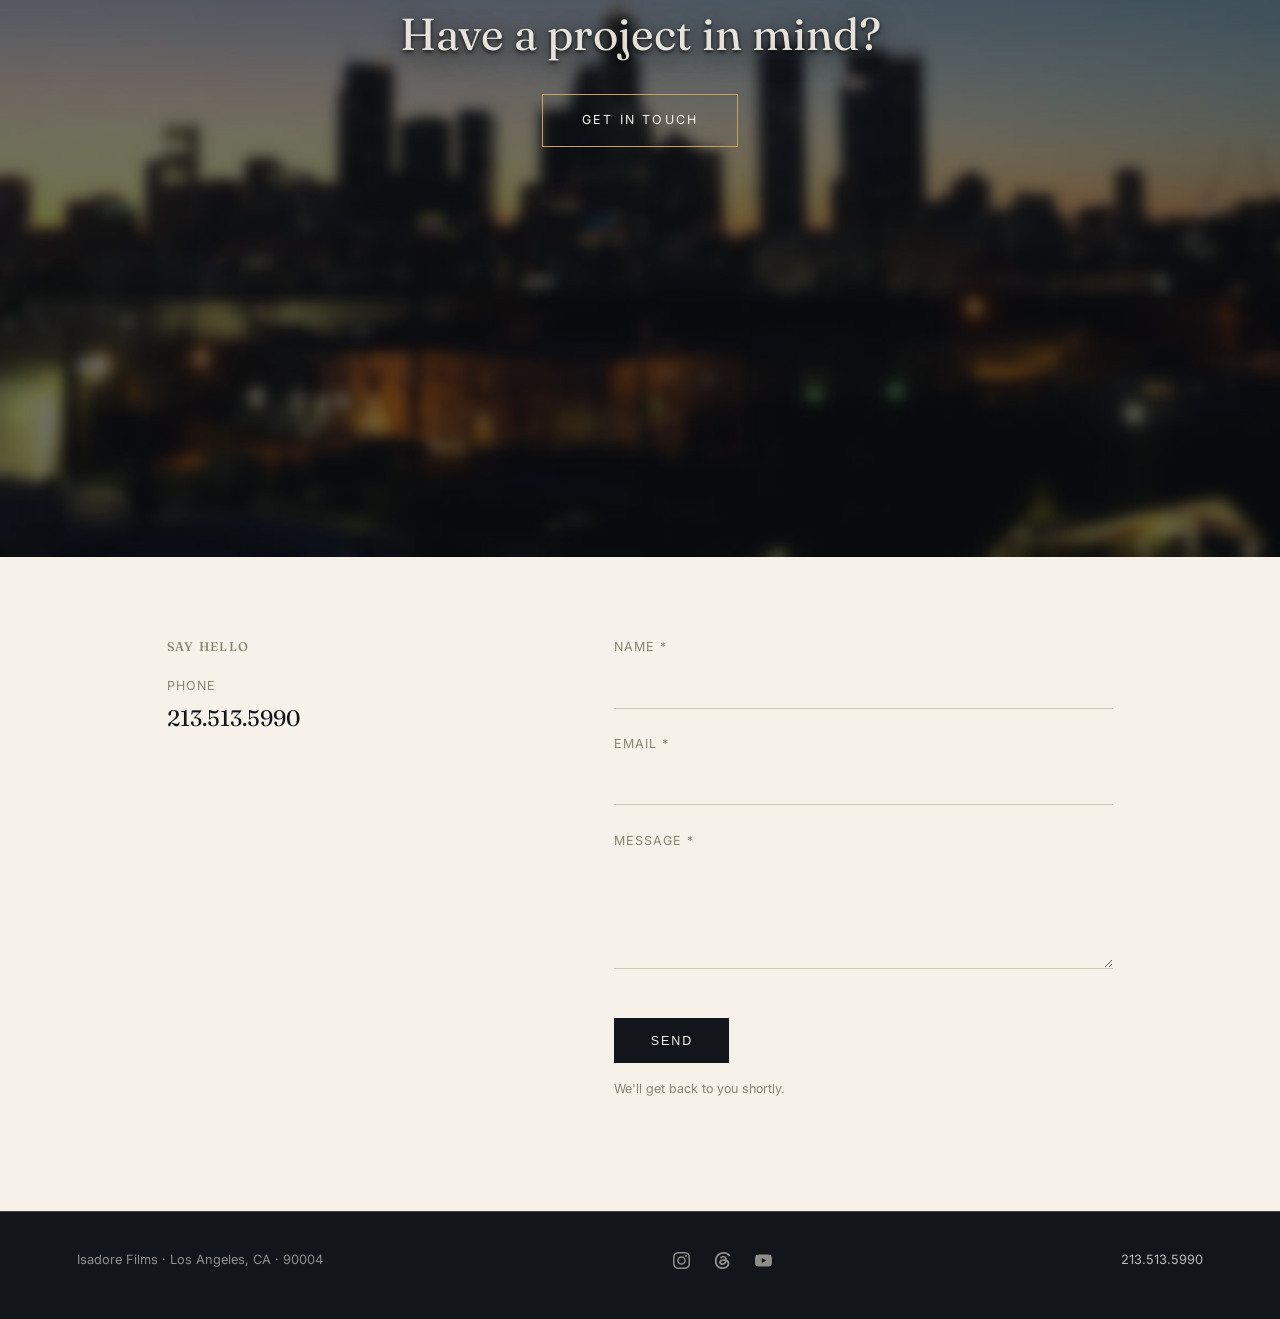
==== commit fc2ae693: "Add files via upload" ====
--- a/index.html
+++ b/index.html
@@ -15,13 +15,13 @@
 <header class="site-header">
   <nav class="primary">
     <ul>
-      <li><a href="./" class="active">Home</a></li>
-      <li><a href="contact.html">Contact</a></li>
+      <li><a href="#top" class="active">Home</a></li>
+      <li><a href="#contact">Contact</a></li>
     </ul>
   </nav>
 </header>
 
-<section class="hero" style="background-image:url('images/beach.jpg');">
+<section class="hero" id="top" style="background-image:url('images/beach.jpg');">
   <div class="hero-inner">
     <p class="hero-logo"><span class="word">Isadore <b>Films</b></span></p>
     <h1><span class="accent">is about</span> the story.</h1>
@@ -47,28 +47,39 @@
   </div>
 </section>
 
-<section class="clients">
-  <p class="kicker">Selected clients</p>
-  <ul class="client-grid">
-    <li><img src="images/logos/warner-bros.png" alt="Warner Bros." loading="lazy"></li>
-    <li><img src="images/logos/netflix.png" alt="Netflix" loading="lazy"></li>
-    <li><img src="images/logos/hbo-max.png" alt="HBO Max" loading="lazy"></li>
-    <li><img src="images/logos/paramount.png" alt="Paramount" loading="lazy"></li>
-    <li><img src="images/logos/amazon-studios.png" alt="Amazon Studios" loading="lazy"></li>
-    <li><img src="images/logos/apple-tv.png" alt="Apple TV+" loading="lazy"></li>
-    <li><img src="images/logos/nbcuniversal.png" alt="NBCUniversal" loading="lazy"></li>
-    <li><img src="images/logos/peacock.png" alt="Peacock" loading="lazy"></li>
-    <li><img src="images/logos/cmt.png" alt="CMT" loading="lazy"></li>
-    <li><img src="images/logos/anonymous-content.png" alt="Anonymous Content" loading="lazy"></li>
-  </ul>
-  <p class="client-note">All trademarks are the property of their respective owners.</p>
-</section>
-
 <section class="band" style="background-image:url('images/skyline.jpg');">
   <div class="band-inner">
     <h2>Have a project in mind?</h2>
-    <a href="contact.html" class="btn">Get in touch</a>
+    <a href="#contact" class="btn">Get in touch</a>
   </div>
+</section>
+
+<section class="contact-grid" id="contact">
+  <div class="contact-info">
+    <h3>Say hello</h3>
+    <div class="item">
+      <small>Phone</small>
+      <a href="tel:+12135135990">213.513.5990</a>
+    </div>
+  </div>
+
+  <form class="contact-form" action="https://formspree.io/f/xaeyjerq" method="POST">
+    <div class="field">
+      <label for="name">Name *</label>
+      <input type="text" id="name" name="name" required>
+    </div>
+    <div class="field">
+      <label for="email">Email *</label>
+      <input type="email" id="email" name="email" required>
+    </div>
+    <div class="field">
+      <label for="message">Message *</label>
+      <textarea id="message" name="message" required></textarea>
+    </div>
+    <input type="hidden" name="_subject" value="New message from isadorefilms.com">
+    <button type="submit">Send</button>
+    <p class="form-note">We'll get back to you shortly.</p>
+  </form>
 </section>
 
 <footer>
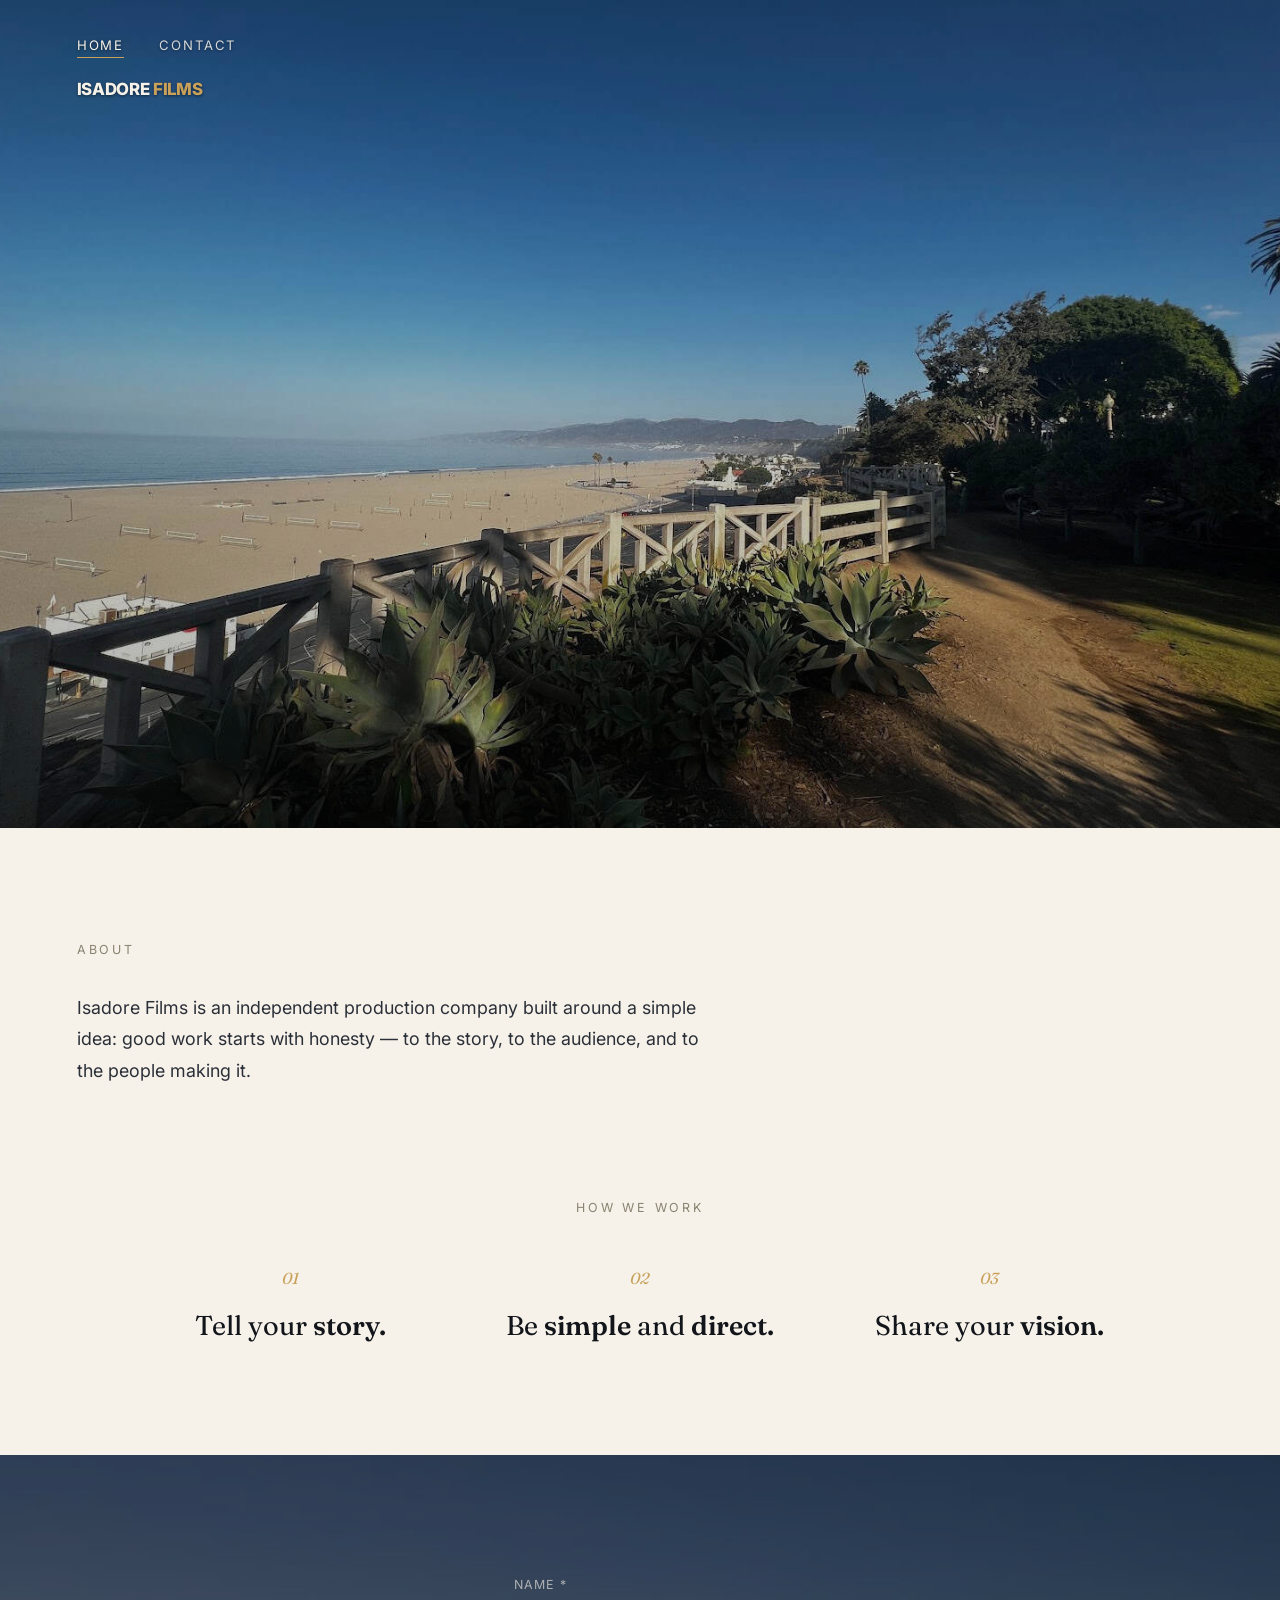
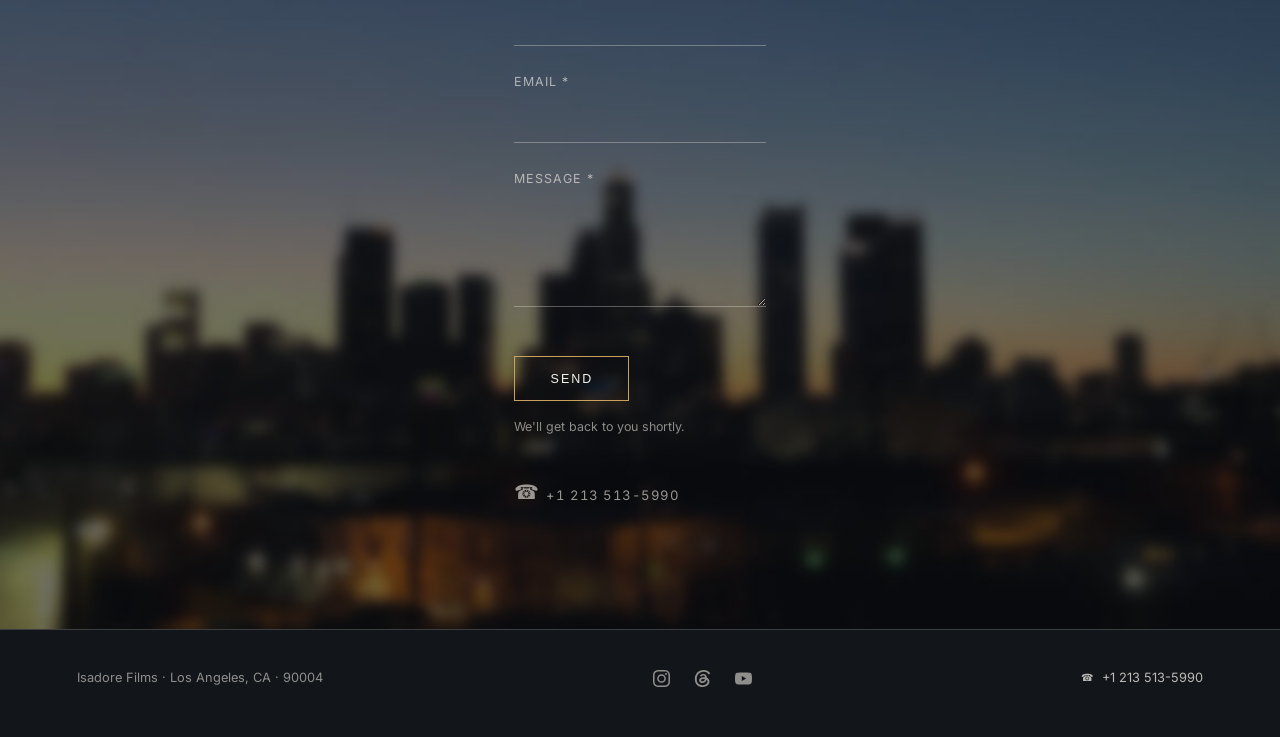
==== commit ba4129fe: "Add files via upload" ====
--- a/index.html
+++ b/index.html
@@ -13,20 +13,22 @@
 <body>
 
 <header class="site-header">
-  <nav class="primary">
-    <ul>
-      <li><a href="#top" class="active">Home</a></li>
-      <li><a href="#contact">Contact</a></li>
-    </ul>
-  </nav>
+  <div class="brand">
+    <nav class="primary">
+      <ul>
+        <li><a href="#top" class="active">Home</a></li>
+        <li><a href="#contact">Contact</a></li>
+      </ul>
+    </nav>
+    <a href="#top" class="logo"><span class="word">Isadore <b>Films</b></span></a>
+  </div>
 </header>
 
-<section class="hero" id="top" style="background-image:url('images/beach.jpg');">
-  <div class="hero-inner">
-    <p class="hero-logo"><span class="word">Isadore <b>Films</b></span></p>
-    <h1><span class="accent">is about</span> the story.</h1>
-    <p class="sub">Isadore Films is an independent production company built around a simple idea: good work starts with honesty — to the story, to the audience, and to the people making it.</p>
-  </div>
+<section class="hero" id="top" style="background-image:url('images/beach.jpg');"></section>
+
+<section class="about">
+  <p class="kicker">About</p>
+  <p class="lede">Isadore Films is an independent production company built around a simple idea: good work starts with honesty — to the story, to the audience, and to the people making it.</p>
 </section>
 
 <section class="philosophy">
@@ -47,22 +49,8 @@
   </div>
 </section>
 
-<section class="band" style="background-image:url('images/skyline.jpg');">
-  <div class="band-inner">
-    <h2>Have a project in mind?</h2>
-    <a href="#contact" class="btn">Get in touch</a>
-  </div>
-</section>
-
-<section class="contact-grid" id="contact">
-  <div class="contact-info">
-    <h3>Say hello</h3>
-    <div class="item">
-      <small>Phone</small>
-      <a href="tel:+12135135990">213.513.5990</a>
-    </div>
-  </div>
-
+<section class="band contact-band" id="contact" style="background-image:url('images/skyline.jpg');">
+  <div class="contact-grid">
   <form class="contact-form" action="https://formspree.io/f/xaeyjerq" method="POST">
     <div class="field">
       <label for="name">Name *</label>
@@ -80,6 +68,13 @@
     <button type="submit">Send</button>
     <p class="form-note">We'll get back to you shortly.</p>
   </form>
+
+  <div class="contact-info">
+    <div class="item">
+      <a href="tel:+12135135990"><span class="ico" aria-hidden="true">☎︎</span>+1 213 513-5990</a>
+    </div>
+  </div>
+  </div>
 </section>
 
 <footer>
@@ -89,7 +84,7 @@
     <a href="https://www.threads.com/@isadorefilms" target="_blank" rel="noopener" aria-label="Threads"><svg viewBox="0 0 24 24" aria-hidden="true"><path d="M18.263 11.097c-.03-3.486-1.92-5.586-5.111-5.586-2.13 0-3.922.963-4.863 2.499l2.062 1.438c.535-.843 1.272-1.543 2.628-1.543 1.528 0 2.318.85 2.544 2.431a15 15 0 0 0-2.236-.173c-4.125 0-6.068 1.867-6.068 4.336s1.943 3.99 4.804 3.99c3.139 0 5.013-2.115 5.781-4.735.798.361 1.348 1.204 1.348 2.47 0 3.387-3.907 5.232-7.22 5.232-4.885 0-8.077-3.207-8.077-8.424 0-6.392 4.223-10.487 9.9-10.487 3.808 0 5.69 1.671 6.97 3.914l2.108-1.475C21.44 2.078 18.331 0 13.663 0 6.227 0 1.168 5.277 1.168 12.934c0 7 4.953 11.066 10.856 11.066 4.878 0 9.809-2.846 9.809-7.716 0-2.545-1.46-4.231-3.569-5.187m-6.33 4.855c-1.077 0-2.026-.512-2.026-1.453 0-1.483 1.822-1.934 3.606-1.934.678 0 1.34.045 1.927.173-.422 1.927-1.671 3.215-3.508 3.214Z"/></svg></a>
     <a href="https://www.youtube.com/@isadorefilms" target="_blank" rel="noopener" aria-label="YouTube"><svg viewBox="0 0 24 24" aria-hidden="true"><path d="M23.498 6.186a3.016 3.016 0 0 0-2.122-2.136C19.505 3.545 12 3.545 12 3.545s-7.505 0-9.377.505A3.017 3.017 0 0 0 .502 6.186C0 8.07 0 12 0 12s0 3.93.502 5.814a3.016 3.016 0 0 0 2.122 2.136c1.871.505 9.376.505 9.376.505s7.505 0 9.377-.505a3.015 3.015 0 0 0 2.122-2.136C24 15.93 24 12 24 12s0-3.93-.502-5.814zM9.545 15.568V8.432L15.818 12l-6.273 3.568z"/></svg></a>
   </span>
-  <span><a href="tel:+12135135990">213.513.5990</a></span>
+  <span><a href="tel:+12135135990"><span class="ico" aria-hidden="true">☎︎</span>+1 213 513-5990</a></span>
 </footer>
 
 
--- a/styles.css
+++ b/styles.css
@@ -44,12 +44,19 @@
   padding:2rem 6vw;
   display:flex;
   align-items:flex-start;
-  justify-content:space-between;
+  justify-content:flex-start;
 }
 
 .site-header.is-light{
   position:relative;
   background:var(--ink);
+}
+
+/* Nav on top, wordmark beneath it, both flush left */
+.brand{
+  display:flex;
+  flex-direction:column;
+  gap:1.15rem;
 }
 
 .logo{
@@ -61,6 +68,7 @@
   letter-spacing:-.02em;
   text-transform:uppercase;
   color:var(--paper);
+  text-shadow:0 1px 3px rgba(0,0,0,.55);
 }
 
 .logo .word b{
@@ -81,6 +89,7 @@
   color:var(--paper);
   opacity:.85;
   transition:opacity .2s ease;
+  text-shadow:0 1px 3px rgba(0,0,0,.55);
 }
 
 nav.primary a:hover, nav.primary a.active{ opacity:1; }
@@ -99,11 +108,13 @@
   isolation:isolate;
 }
 
+/* Light scrim at the very top only, so the nav and wordmark stay legible.
+   The rest of the photo is left alone now that no copy sits on it. */
 .hero::before{
   content:"";
   position:absolute; inset:0;
   background:
-    linear-gradient(180deg, rgba(18,21,26,.28) 0%, rgba(18,21,26,.10) 40%, rgba(18,21,26,.72) 100%);
+    linear-gradient(180deg, rgba(18,21,26,.25) 0%, rgba(18,21,26,.08) 28%, rgba(18,21,26,0) 55%, rgba(18,21,26,.12) 100%);
   z-index:-1;
 }
 
@@ -120,87 +131,34 @@
   margin-bottom:1.4rem;
 }
 
-/* Hero wordmark — same lockup as the header logo, at hero scale */
-.hero-logo{
-  font-family:var(--sans);
-  font-weight:800;
-  font-size:clamp(2.4rem, 6vw, 4.6rem);
-  letter-spacing:-.02em;
-  line-height:1.05;
-  text-transform:uppercase;
-  color:var(--paper);
-  opacity:.8;
-  text-shadow:0 2px 4px rgba(0,0,0,.85), 0 6px 24px rgba(0,0,0,.7);
-}
-
-.hero-logo b{
-  font-weight:800;
-  color:var(--gold);
-}
-
-/* Logo + location stacked at the top of the page */
-.brand{
-  display:flex;
-  flex-direction:column;
-}
-
-.site-header .eyebrow{
-  margin-top:.55rem;
-  margin-bottom:0;
-}
-
-.hero h1{
-  font-family:var(--serif);
-  font-weight:400;
-  font-size:clamp(1.2rem, 3vw, 2.3rem);
-  line-height:1.05;
-  opacity:.8;
-  text-shadow:0 2px 4px rgba(0,0,0,.85), 0 6px 24px rgba(0,0,0,.7);
-}
-
-.hero h1 .accent{
-  color:var(--gold);
-}
-
-.hero .sub{
-  margin-top:1.6rem;
-  font-size:1.05rem;
-  max-width:36ch;
-  color:rgba(246,242,234,.85);
-}
-
-.scroll-cue{
-  position:absolute;
-  bottom:2.4rem; left:6vw;
-  height:42px;
-  display:flex;
-  align-items:flex-start;
-}
-
-.scroll-line{
-  display:block;
-  width:1px;
-  height:100%;
-  background:linear-gradient(to bottom, var(--gold), rgba(246,242,234,0));
-  transform-origin:top;
-  animation:scrollDraw 2.4s ease-in-out infinite;
-}
-
-@keyframes scrollDraw{
-  0%{ transform:scaleY(0); opacity:0; }
-  35%{ transform:scaleY(1); opacity:1; }
-  75%{ transform:scaleY(1); opacity:.4; }
-  100%{ transform:scaleY(0); opacity:0; }
-}
-
-@media (prefers-reduced-motion: reduce){
-  .scroll-line{ animation:none; opacity:.6; transform:scaleY(1); }
+/* ---------- About ---------- */
+
+.about{
+  padding:7rem 6vw 4.5rem;
+  background:var(--paper);
+  text-align:left;
+}
+
+.about .kicker{
+  font-size:.78rem;
+  letter-spacing:.22em;
+  text-transform:uppercase;
+  color:#8a8371;
+  margin-bottom:2rem;
+}
+
+.about .lede{
+  max-width:58ch;
+  margin:0;
+  font-size:1.12rem;
+  line-height:1.75;
+  color:#2b2f38;
 }
 
 /* ---------- Philosophy ---------- */
 
 .philosophy{
-  padding:7rem 6vw;
+  padding:2.5rem 6vw 7rem;
   background:var(--paper);
 }
 
@@ -243,7 +201,7 @@
 
 .tenet b{ font-weight:600; }
 
-/* ---------- Clients ---------- */
+/* ---------- Clients (dormant — kept for easy restore) ---------- */
 
 .clients{
   padding:1rem 6vw 6rem;
@@ -259,8 +217,6 @@
   text-align:center;
 }
 
-/* Flex rather than grid so a leftover row centers instead of
-   hanging off to the left when the logo count changes. */
 .client-grid{
   list-style:none;
   display:flex;
@@ -310,8 +266,6 @@
 
 .band{
   position:relative;
-  /* Box takes the photo's own 1161x871 ratio, so "cover" fills edge to edge
-     without cropping and without letterbox bars — full width, whole image. */
   aspect-ratio:1161 / 871;
   width:100%;
   min-height:340px;
@@ -328,9 +282,87 @@
 .band::before{
   content:"";
   position:absolute; inset:0;
-  background:rgba(15,17,22,.6);
+  background:rgba(15,17,22,.08);
   z-index:-1;
 }
+
+/* ---------- Contact form over the skyline ---------- */
+
+/* No aspect-ratio here. With a fixed ratio the box computes short on
+   narrow screens and centered flex content spills out of BOTH ends,
+   which pushed the form up into the section above. Content plus padding
+   sets the height instead, with min-height only as a floor so the photo
+   still reads generously on a wide screen. */
+.contact-band{
+  aspect-ratio:auto;
+  height:auto;
+  min-height:min(86vh, 820px);
+  padding:6rem 0;
+}
+
+/* The sunset band behind the form peaks around 226 luminance, so it needs
+   real cover for the labels to hold. .60 lands white text near 5.4:1. */
+.contact-band::before{ background:rgba(15,17,22,.6); }
+
+/* Block sits centered on the photo, but everything inside it reads
+   from a single left edge so the labels sit above their fields. */
+.contact-band .contact-grid{ padding:0 6vw; margin:0 auto; text-align:left; }
+
+.contact-band .contact-info{ text-align:left; }
+
+/* Secondary to the form: small, quiet, sitting under it. */
+.contact-band .contact-info{ margin-top:-.5rem; }
+
+.contact-band .contact-info .item a{
+  color:rgba(246,242,234,.6);
+  font-size:.82rem;
+  letter-spacing:.04em;
+  transition:color .2s ease;
+}
+
+.contact-band .contact-info .item a:hover{ color:var(--gold); }
+
+/* U+FE0E after the glyph forces the monochrome text form, so it picks up
+   the link colour instead of rendering as a full-colour emoji. */
+.contact-band .ico{ font-size:1em; margin-right:.45rem; }
+
+.contact-band form.contact-form label{ color:rgba(246,242,234,.62); }
+
+.contact-band form.contact-form input,
+.contact-band form.contact-form textarea{
+  border-bottom-color:rgba(246,242,234,.32);
+  color:var(--paper);
+}
+
+.contact-band form.contact-form input::placeholder,
+.contact-band form.contact-form textarea::placeholder{
+  color:rgba(246,242,234,.4);
+}
+
+.contact-band form.contact-form input:focus,
+.contact-band form.contact-form textarea:focus{
+  border-bottom-color:var(--gold);
+}
+
+/* Stop Chrome's autofill from painting the fields white on the dark photo. */
+.contact-band form.contact-form input:-webkit-autofill,
+.contact-band form.contact-form input:-webkit-autofill:focus{
+  -webkit-text-fill-color:var(--paper);
+  transition:background-color 600000s 0s, color 600000s 0s;
+}
+
+.contact-band form.contact-form button{
+  background:transparent;
+  border:1px solid var(--gold);
+  color:var(--paper);
+}
+
+.contact-band form.contact-form button:hover{
+  background:var(--gold);
+  color:var(--ink);
+}
+
+.contact-band .form-note{ color:rgba(246,242,234,.55); }
 
 .band-inner{
   padding:0 6vw;
@@ -401,7 +433,7 @@
 
 .social a:hover svg{ fill:var(--gold); }
 
-/* ---------- Contact page ---------- */
+/* ---------- Contact ---------- */
 
 .page-head{
   background:var(--ink);
@@ -418,18 +450,19 @@
 }
 
 .contact-grid{
-  max-width:1100px;
+  max-width:640px;
   margin:0 auto;
   padding:5rem 6vw 7rem;
-  display:grid;
-  grid-template-columns:1fr 1.3fr;
-  gap:4rem;
-}
+  display:flex;
+  flex-direction:column;
+  gap:3rem;
+}
+
+.contact-info{ text-align:center; }
 
 .contact-info h3{
   font-family:var(--serif);
   font-weight:500;
-  font-size:1.1rem;
   margin-bottom:1.2rem;
   color:#8a8371;
   text-transform:uppercase;
@@ -438,12 +471,22 @@
 }
 
 .contact-info .item{
-  margin-bottom:2rem;
+  margin-bottom:0;
 }
 
 .contact-info .item a, .contact-info .item span{
-  font-family:var(--serif);
-  font-size:1.4rem;
+  font-family:var(--sans);
+  font-weight:400;
+  font-size:1.25rem;
+  letter-spacing:-.01em;
+  font-variant-numeric:lining-nums tabular-nums;
+}
+
+.ico{
+  display:inline-block;
+  margin-right:.55rem;
+  font-size:.82em;
+  transform:translateY(-1px);
 }
 
 .contact-info .item small{
@@ -516,8 +559,11 @@
 
 @media (max-width: 760px){
   .tenets{ grid-template-columns:1fr; gap:2.4rem; }
-  .contact-grid{ grid-template-columns:1fr; gap:3rem; padding-top:3.5rem; }
+  .contact-grid{ gap:2.4rem; }
+  .contact-band{ min-height:0; padding:4rem 0; }
   nav.primary ul{ gap:1.3rem; }
   .site-header{ padding:1.4rem 6vw; }
+  .brand{ gap:.9rem; }
+  .about{ padding:4.5rem 6vw 3rem; }
   .page-head{ padding-top:8rem; }
 }
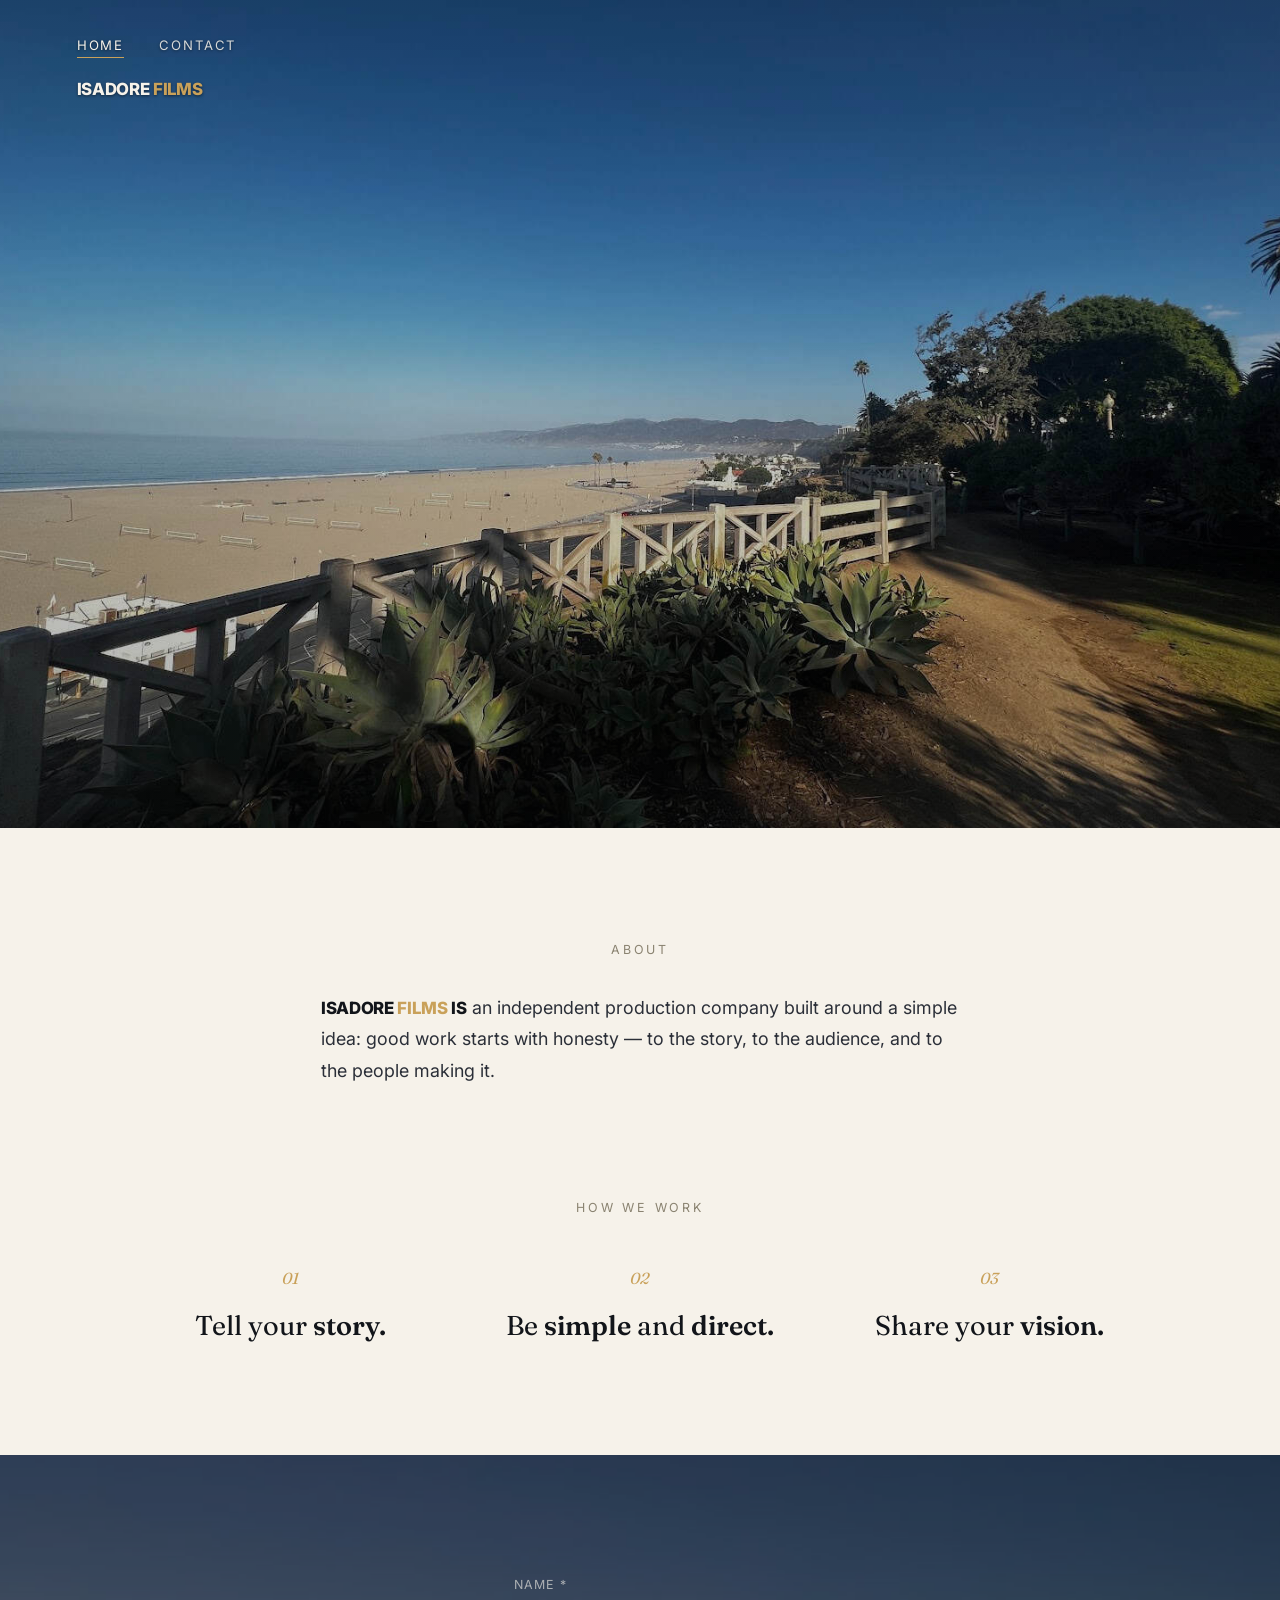
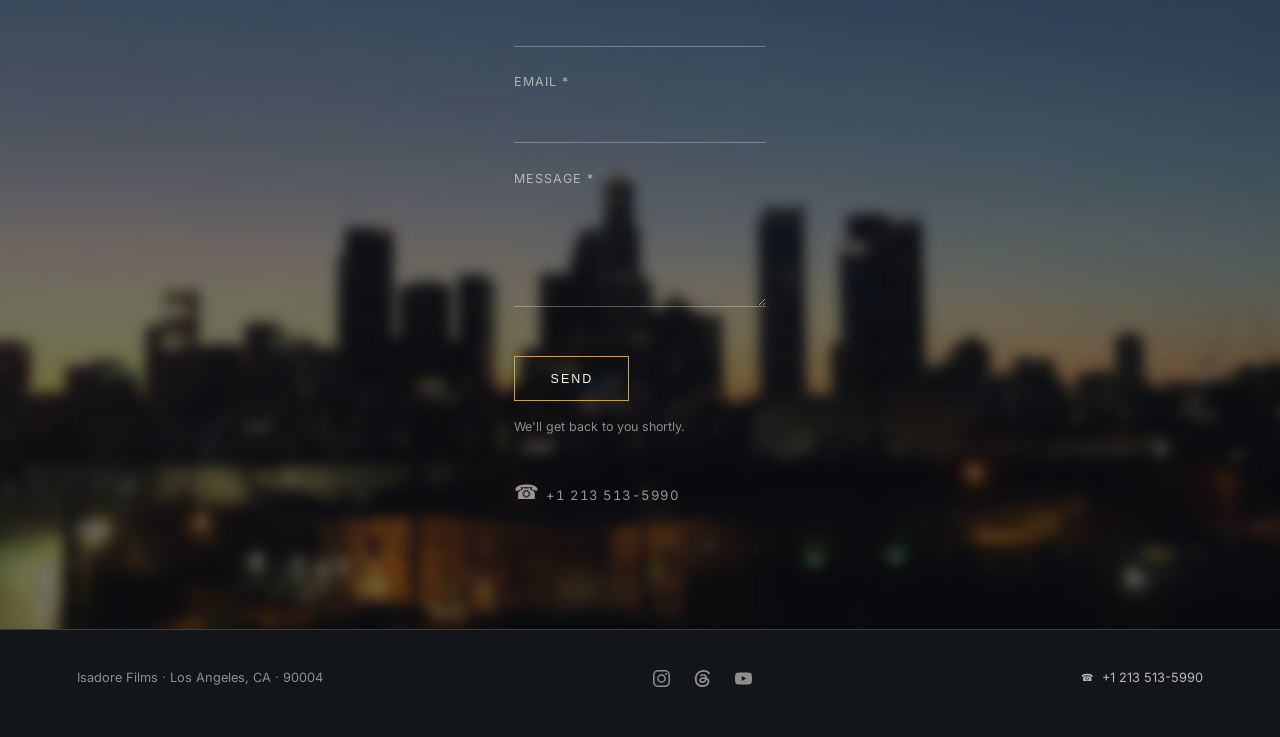
==== commit ec6d83ed: "Add files via upload" ====
--- a/index.html
+++ b/index.html
@@ -28,7 +28,7 @@
 
 <section class="about">
   <p class="kicker">About</p>
-  <p class="lede">Isadore Films is an independent production company built around a simple idea: good work starts with honesty — to the story, to the audience, and to the people making it.</p>
+  <p class="lede"><span class="mark">Isadore <b>Films</b> is</span> an independent production company built around a simple idea: good work starts with honesty — to the story, to the audience, and to the people making it.</p>
 </section>
 
 <section class="philosophy">
--- a/styles.css
+++ b/styles.css
@@ -133,6 +133,8 @@
 
 /* ---------- About ---------- */
 
+/* The block centers on the page; the text inside it reads from a single
+   left edge, so the kicker and the paragraph share one margin. */
 .about{
   padding:7rem 6vw 4.5rem;
   background:var(--paper);
@@ -140,19 +142,35 @@
 }
 
 .about .kicker{
+  text-align:center;
+  margin:0 0 2rem;
   font-size:.78rem;
   letter-spacing:.22em;
   text-transform:uppercase;
   color:#8a8371;
-  margin-bottom:2rem;
 }
 
 .about .lede{
   max-width:58ch;
-  margin:0;
+  margin:0 auto;
   font-size:1.12rem;
   line-height:1.75;
   color:#2b2f38;
+}
+
+/* Opening words set as the wordmark. Slightly under 1em because uppercase
+   reads larger than lowercase at the same size. */
+.about .lede .mark{
+  font-weight:800;
+  font-size:.94em;
+  letter-spacing:-.02em;
+  text-transform:uppercase;
+  color:var(--ink);
+}
+
+.about .lede .mark b{
+  font-weight:800;
+  color:var(--gold);
 }
 
 /* ---------- Philosophy ---------- */
